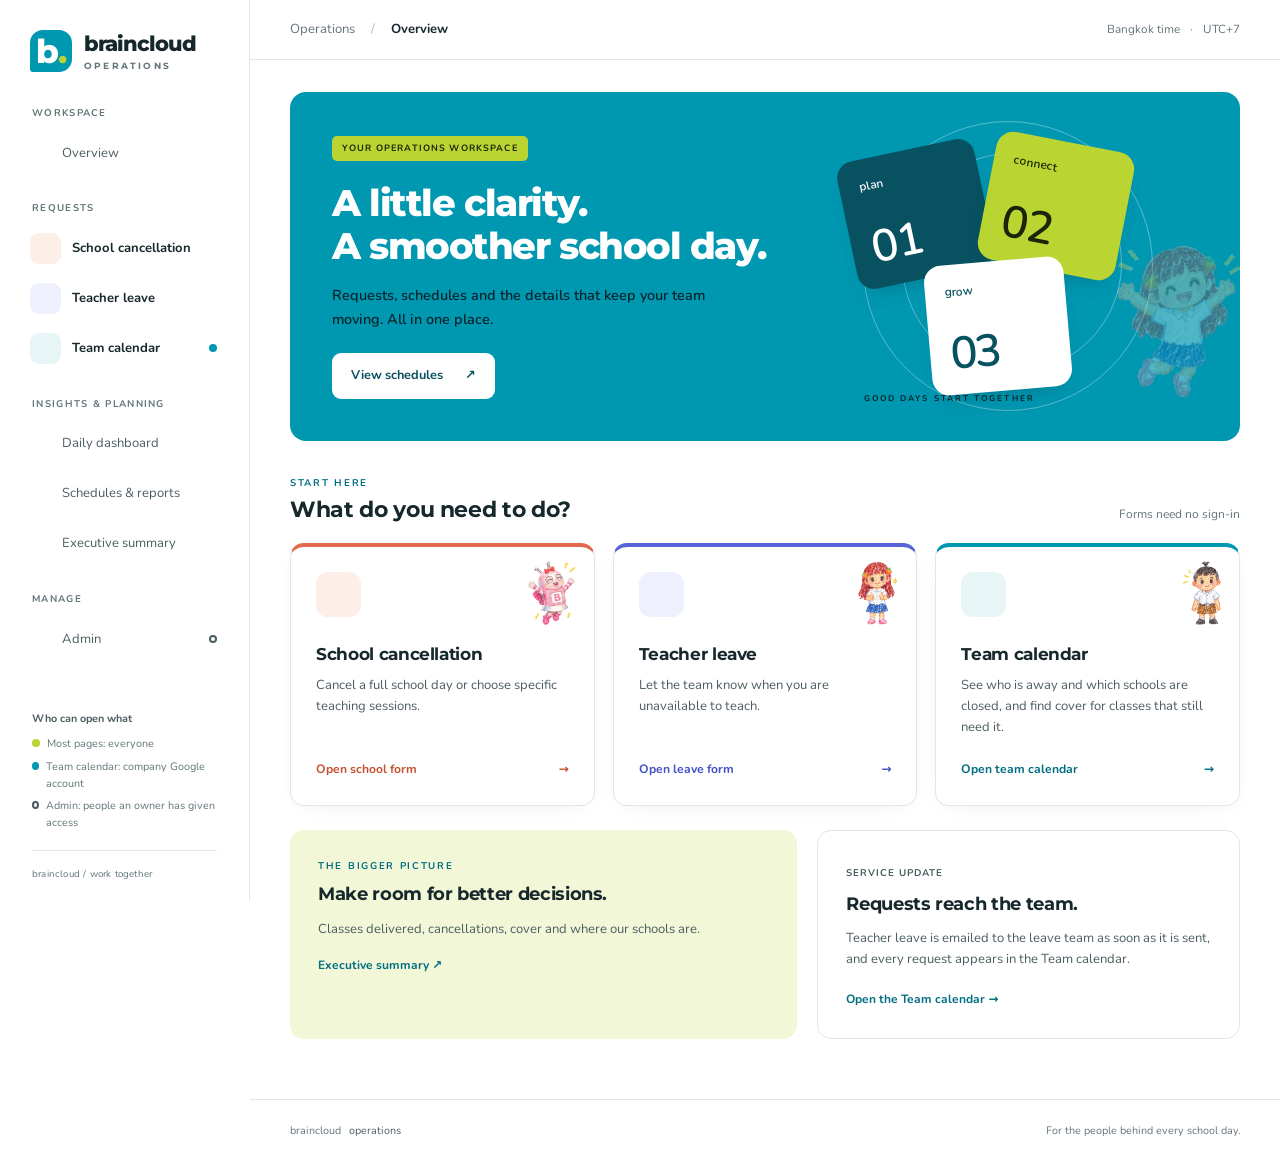
==== liff-dashboard.html @ 715a1a5d "Panels close with a click outside; title and Close stay pinned" ====
<!doctype html>
<html lang="en">
  <head>
    <meta charset="utf-8" />
    <meta
      name="viewport"
      content="width=device-width, initial-scale=1, viewport-fit=cover"
    />
    <meta name="referrer" content="no-referrer" />
    <meta
      http-equiv="Content-Security-Policy"
      content="default-src 'self'; script-src 'self' https://static.line-scdn.net; style-src 'self'; connect-src 'self' https://*.supabase.co https://*.line.me https://*.line-scdn.net https://*.line-apps.com; img-src 'self' data: blob: https://profile.line-scdn.net; frame-src https://*.line.me; object-src 'none'; base-uri 'none'; form-action 'self'"
    />
    <title>Schedules & reports | Braincloud Operations</title>
    <link rel="stylesheet" href="styles.css?v=10f38cf10e5f" />
    <script
      charset="utf-8"
      defer
      src="https://static.line-scdn.net/liff/edge/versions/2.31.1/sdk.js"
    ></script>
    <script type="module" src="liff-entry.mjs?v=10f38cf10e5f"></script>
  </head>
  <body class="liff-page" data-entry="dashboard">
    <div class="liff-card">
      <a class="brand" href="./"
        ><span class="brand-mark" aria-hidden="true">b<span>.</span></span
        ><span
          >braincloud<span class="brand-subtitle">OPERATIONS</span></span
        ></a
      >
      <p class="eyebrow">OPERATIONS REPORT</p>
      <h1>Schedules & reports</h1>
      <p id="liff-status" role="status" aria-live="polite">
        Opening schedules and reports…
      </p>
      <a class="button-link" href="./#dashboard" rel="noreferrer"
        >Open schedules &amp; reports <span aria-hidden="true">→</span></a
      >
      <noscript
        ><p>
          Use the button to continue. JavaScript is needed to load reports.
        </p></noscript
      >
    </div>
  </body>
</html>
---- styles.css ----
/* latin */
@font-face {
  font-family: "Montserrat";
  font-style: normal;
  font-weight: 700;
  font-display: swap;
  src: url(./montserrat-700.woff2) format("woff2");
  unicode-range:
    U+0000-00FF, U+0131, U+0152-0153, U+02BB-02BC, U+02C6, U+02DA, U+02DC,
    U+0304, U+0308, U+0329, U+2000-206F, U+20AC, U+2122, U+2191, U+2193, U+2212,
    U+2215, U+FEFF, U+FFFD;
}
/* latin */
@font-face {
  font-family: "Montserrat";
  font-style: normal;
  font-weight: 800;
  font-display: swap;
  src: url(./montserrat-800.woff2) format("woff2");
  unicode-range:
    U+0000-00FF, U+0131, U+0152-0153, U+02BB-02BC, U+02C6, U+02DA, U+02DC,
    U+0304, U+0308, U+0329, U+2000-206F, U+20AC, U+2122, U+2191, U+2193, U+2212,
    U+2215, U+FEFF, U+FFFD;
}
/* latin */
@font-face {
  font-family: "Nunito";
  font-style: normal;
  font-weight: 400;
  font-display: swap;
  src: url(./nunito-400.woff2) format("woff2");
  unicode-range:
    U+0000-00FF, U+0131, U+0152-0153, U+02BB-02BC, U+02C6, U+02DA, U+02DC,
    U+0304, U+0308, U+0329, U+2000-206F, U+20AC, U+2122, U+2191, U+2193, U+2212,
    U+2215, U+FEFF, U+FFFD;
}
/* latin */
@font-face {
  font-family: "Nunito";
  font-style: normal;
  font-weight: 600;
  font-display: swap;
  src: url(./nunito-600.woff2) format("woff2");
  unicode-range:
    U+0000-00FF, U+0131, U+0152-0153, U+02BB-02BC, U+02C6, U+02DA, U+02DC,
    U+0304, U+0308, U+0329, U+2000-206F, U+20AC, U+2122, U+2191, U+2193, U+2212,
    U+2215, U+FEFF, U+FFFD;
}
/* latin */
@font-face {
  font-family: "Nunito";
  font-style: normal;
  font-weight: 700;
  font-display: swap;
  src: url(./nunito-700.woff2) format("woff2");
  unicode-range:
    U+0000-00FF, U+0131, U+0152-0153, U+02BB-02BC, U+02C6, U+02DA, U+02DC,
    U+0304, U+0308, U+0329, U+2000-206F, U+20AC, U+2122, U+2191, U+2193, U+2212,
    U+2215, U+FEFF, U+FFFD;
}
/* Braincloud Operations. Palette adapted from the score report; see docs/DESIGN_SYSTEM.md. */
/* Restored operational components share the report palette. */
.identity-avatar {
  position: relative;
  overflow: hidden;
}
.identity-avatar img {
  position: absolute;
  inset: 0;
  width: 100%;
  height: 100%;
  object-fit: cover;
}
.detail-dialog {
  border: 1px solid var(--line);
  border-radius: 20px;
  padding: 0;
  width: min(620px, calc(100% - 24px));
  max-width: calc(100% - 24px);
  max-height: 88dvh;
  color: var(--ink);
  background: var(--surface);
}
.detail-dialog::backdrop {
  background: rgba(12, 43, 49, 0.55);
}
.dialog-heading {
  display: flex;
  align-items: center;
  justify-content: space-between;
  gap: 12px;
  padding: 18px 22px;
  background: var(--teal-tint);
  border-bottom: 1px solid var(--line);
}
.dialog-heading h2 {
  margin: 0;
  font-size: 21px;
  min-width: 0;
}
.dialog-body {
  padding: 22px;
  overflow-wrap: anywhere;
}
.dialog-actions {
  display: flex;
  gap: 10px;
  flex-wrap: wrap;
  margin-top: 22px;
}
.review-details {
  display: grid;
  grid-template-columns: minmax(0, 1fr) minmax(0, 2fr);
  gap: 12px;
}
.review-details dt {
  color: var(--muted);
}
.review-details dd {
  margin: 0;
  font-weight: 700;
  white-space: pre-wrap;
}
.date-mode.check-label {
  display: flex;
  flex-direction: row;
  align-items: center;
  gap: 10px;
  margin: 0 0 18px;
}
.check-label input[type="checkbox"] {
  width: 18px;
  height: 18px;
  min-width: 18px;
  flex: none;
}
.session-day {
  border: 1px solid var(--line);
  border-radius: 12px;
  padding: 12px;
  margin: 12px 0;
}
.session-day summary,
.absence-card summary {
  cursor: pointer;
  font-weight: 800;
  padding: 10px 0;
}
.session-choice {
  display: flex !important;
  flex-direction: row !important;
  align-items: flex-start;
  gap: 12px;
  margin: 10px 0 !important;
  padding: 14px;
  border: 1px solid var(--line);
  border-radius: 10px;
  background: var(--surface);
}
.session-choice:has(input:checked) {
  background: var(--lime-tint);
  border-color: var(--lime);
}
.session-choice:has(input:disabled) {
  border-style: dashed;
  background: var(--paper);
}
.session-choice input {
  width: 18px;
  height: 18px;
  flex: none;
}
.session-choice span {
  min-width: 0;
}
.session-choice strong,
.session-choice small {
  display: block;
}
.session-choice small {
  font-weight: 400;
  margin-top: 4px;
}
.text-button {
  background: transparent;
  color: var(--teal-strong);
  border: 0;
  text-decoration: underline;
  font-size: 13px;
}
.conflict-notice {
  margin: 18px;
  padding: 18px;
  background: #fff4df;
  color: #704600;
  border-left: 4px solid #d8a13b;
  border-radius: 8px;
}
.history-card {
  margin: 14px 0;
  border: 1px solid var(--line);
  padding: 18px;
  border-radius: 12px;
}
.history-card h3 {
  margin: 0 0 10px;
}
.history-card p {
  margin: 4px 0;
}
#school-form > button,
#teacher-form > button {
  margin: 18px;
  width: calc(100% - 36px);
}
#school-form > .input-hint,
#teacher-form > .input-hint {
  margin: 0 18px;
}
.dashboard-metrics {
  display: grid;
  grid-template-columns: repeat(auto-fit, minmax(125px, 1fr));
  gap: 10px;
  margin: 22px 0;
}
.metric-filter {
  display: flex;
  flex-direction: column;
  align-items: flex-start;
  gap: 5px;
  text-align: left;
  padding: 18px;
  background: var(--surface);
  color: var(--ink);
  border: 1px solid var(--line);
  border-radius: 14px;
}
.metric-filter strong {
  font-family: Montserrat, sans-serif;
  font-size: 30px;
}
.metric-filter span {
  font-size: 12px;
}
.metric-filter[aria-pressed="true"] {
  background: var(--lime-tint);
  border-color: var(--lime);
}
.dashboard-filters {
  display: grid;
  grid-template-columns: repeat(3, minmax(0, 1fr));
  gap: 14px;
  margin-bottom: 18px;
}
.dashboard-results {
  display: grid;
  grid-template-columns: repeat(auto-fit, minmax(min(100%, 320px), 1fr));
  gap: 14px;
  margin-top: 18px;
}
.result-count,
.empty-message {
  grid-column: 1/-1;
  margin: 4px 0;
  color: var(--muted);
}
.session-card {
  border: 1px solid var(--line);
  border-left: 4px solid var(--teal);
  border-radius: 14px;
  background: var(--surface);
  padding: 18px;
  min-width: 0;
  overflow-wrap: anywhere;
}
.session-card[data-status="covered"] {
  border-left-color: var(--lime);
}
.session-card[data-status*="cancelled"] {
  border-left-color: var(--error);
  background: #fff9f9;
}
.session-card-heading {
  display: flex;
  justify-content: space-between;
  align-items: flex-start;
  gap: 8px;
  flex-wrap: wrap;
}
.session-card-heading h3 {
  margin: 0;
  font-size: 19px;
}
.session-card p {
  margin: 8px 0 0;
}
.class-badge {
  display: inline-block;
  font-size: 11px;
  font-weight: 800;
  border-radius: 6px;
  background: var(--teal-tint);
  color: var(--teal-dark);
  padding: 4px 7px;
}
.class-badge.live {
  background: var(--lime);
  color: #263205;
  margin-left: 10px;
}
.session-card[data-status*="cancelled"] .class-badge {
  background: #ffe9eb;
  color: var(--error);
}
.session-school {
  font-size: 13px;
  color: var(--ink-2);
}
.session-time,
.session-teacher {
  font-weight: 700;
}
.session-meta {
  font-size: 11px;
  color: var(--muted);
}
.cover-for {
  font-size: 12px;
  background: var(--lime-tint);
  padding: 8px;
  border-radius: 6px;
}
.attention-note {
  color: #8a4a00;
  font-size: 12px;
}
.absence-card,
.cancellation-group {
  background: var(--surface);
  border: 1px solid var(--line);
  padding: 18px;
  border-radius: 14px;
}
.absence-card .session-card {
  margin-top: 12px;
}
.cancellation-group h2 {
  font-size: 18px;
  margin: 0 0 12px;
}
.cancellation-group .session-card {
  margin-top: 10px;
}
.group-card {
  display: flex;
  flex-direction: column;
  align-items: flex-start;
  text-align: left;
  padding: 24px;
  background: var(--teal-tint);
  color: var(--teal-dark);
  border: 1px solid var(--line);
  border-radius: 14px;
}
.group-card strong {
  font-size: 22px;
  margin-bottom: 12px;
}
@media (max-width: 600px) {
  .dashboard-filters {
    grid-template-columns: 1fr;
  }
  .dashboard-metrics {
    grid-template-columns: repeat(2, minmax(0, 1fr));
  }
  .metric-filter {
    padding: 14px;
  }
  .metric-filter strong {
    font-size: 26px;
  }
  .dialog-body {
    padding: 16px;
  }
  .dialog-heading {
    padding: 14px;
  }
  .review-details {
    grid-template-columns: 1fr;
    gap: 4px;
  }
  .review-details dd {
    margin-bottom: 12px;
  }
}
:root {
  color-scheme: light;
  --teal: #0097b1;
  --teal-strong: #006e82;
  --teal-dark: #075160;
  --teal-tint: #e8f5f7;
  --lime: #bad532;
  --lime-ink: #304008;
  --lime-tint: #f2f7d8;
  --paper: #f6f8f8;
  --surface: #fff;
  --ink: #16282c;
  --ink-2: #4b5d61;
  --muted: #627579;
  --line: #dfe7e7;
  --control-line: #859a9e;
  --error: #a32932;
  --error-tint: #fff1f2;
  --radius: 18px;
  --shadow: 0 5px 22px -14px #173b3f30;
  --sidebar: 250px;
  --font-body: "Nunito", "Segoe UI", system-ui, -apple-system, sans-serif;
  --font-display: "Montserrat", "Segoe UI", system-ui, sans-serif;
  font: 400 15px/1.6 var(--font-body);
  background: var(--paper);
  color: var(--ink);
  -webkit-font-smoothing: antialiased;
}
* {
  box-sizing: border-box;
}
body {
  margin: 0;
}
a {
  color: var(--teal-strong);
  text-underline-offset: 3px;
}
button,
input,
select,
textarea {
  font: inherit;
}
button,
a {
  -webkit-tap-highlight-color: transparent;
}
svg {
  display: block;
}
[hidden] {
  display: none !important;
}
:focus-visible {
  outline: 3px solid var(--teal-strong);
  outline-offset: 4px;
}
main:focus,
h1:focus {
  outline: none;
}
.skip-link {
  position: fixed;
  top: 8px;
  left: -10000px;
  z-index: 100;
  padding: 12px 18px;
  background: white;
}
.skip-link:focus {
  left: 8px;
}
#menu-toggle {
  display: none;
}
.app-header {
  height: 78px;
  margin-left: var(--sidebar);
  padding: 0 40px;
  display: flex;
  justify-content: space-between;
  align-items: center;
  gap: 16px;
  border-bottom: 1px solid var(--line);
  background: var(--surface);
}
.header-location,
.header-tools {
  display: flex;
  align-items: center;
  gap: 16px;
}
.header-location {
  font-size: 0.87rem;
  min-width: 0;
}
.header-product {
  color: var(--muted);
}
.header-divider {
  color: #a8b8bb;
}
#page-name {
  font-weight: 650;
}
.timezone {
  color: var(--muted);
  font-size: 0.78rem;
  white-space: nowrap;
}
.timezone span {
  margin: 0 7px;
}
.sidebar {
  position: fixed;
  inset: 0 auto 0 0;
  width: var(--sidebar);
  border-right: 1px solid var(--line);
  background: var(--surface);
  padding: 30px 18px 22px;
  display: flex;
  flex-direction: column;
  overflow-y: auto;
  z-index: 30;
}
.brand {
  display: flex;
  align-items: center;
  gap: 12px;
  padding: 0 12px 25px;
  color: var(--ink);
  text-decoration: none;
  font: 750 23px/1.2 var(--font-display);
  letter-spacing: -0.8px;
}
.brand-mark {
  display: flex;
  align-items: center;
  justify-content: center;
  height: 42px;
  width: 42px;
  background: var(--teal);
  border-radius: 13px 13px 13px 3px;
  font: 750 33px/1 var(--font-display);
  color: #fff;
  flex: none;
}
.brand-mark span {
  color: var(--lime);
}
.brand-subtitle {
  display: block;
  font-size: 9px;
  letter-spacing: 2.2px;
  color: var(--muted);
  font-weight: 600;
  margin-top: 5px;
}
.nav-label {
  color: var(--muted);
  font-size: 0.65rem;
  font-weight: 700;
  text-transform: uppercase;
  letter-spacing: 1.3px;
  padding: 0 14px;
  margin: 24px 0 9px;
}
nav .nav-label:first-child {
  margin-top: 8px;
}
nav a {
  display: flex;
  align-items: center;
  gap: 11px;
  padding: 12px 13px;
  margin-block: 3px;
  border-radius: 9px;
  color: var(--ink-2);
  font-size: 0.87rem;
  font-weight: 500;
  text-decoration: none;
  min-height: 46px;
  border: 1px solid transparent;
}
nav a:hover {
  background: var(--paper);
  color: var(--teal-dark);
}
nav a[aria-current="page"] {
  color: var(--teal-dark);
  background: var(--teal-tint);
  border-color: #cce7eb;
  font-weight: 700;
}
.nav-icon {
  width: 19px;
  height: 19px;
  flex: none;
}
[data-icon] svg {
  width: 100%;
  height: 100%;
}
.sidebar-note {
  margin-top: auto;
  padding: 40px 14px 0;
  color: var(--muted);
}
.small-label {
  font-size: 0.72rem;
  font-weight: 700;
  color: var(--ink-2);
}
.sidebar-note p {
  font-size: 0.75rem;
  margin: 4px 0 18px;
}
.sidebar-signature {
  display: block;
  padding-top: 15px;
  border-top: 1px solid var(--line);
  font-size: 0.65rem;
  letter-spacing: 0.2px;
}
main {
  margin-left: var(--sidebar);
  padding: 32px 40px 60px;
  min-height: calc(100vh - 153px);
}
main > section {
  max-width: 1320px;
  margin-inline: auto;
  min-width: 0;
}
h1,
h2,
h3 {
  font-family: var(--font-display);
  color: var(--ink);
  text-wrap: balance;
}
h1 {
  font-size: clamp(1.9rem, 2.8vw, 2.75rem);
  line-height: 1.2;
  letter-spacing: -1.25px;
  margin: 8px 0 14px;
  font-weight: 750;
}
h2 {
  font-size: 1.25rem;
  line-height: 1.35;
  letter-spacing: -0.35px;
  margin: 28px 0 12px;
  font-weight: 700;
}
h3 {
  font-size: 1rem;
  margin-block: 20px 10px;
}
p {
  margin: 0 0 16px;
}
.eyebrow {
  color: var(--teal-strong);
  font-size: 0.65rem;
  letter-spacing: 1.7px;
  font-weight: 750;
  margin-bottom: 8px;
}
.lead {
  color: var(--ink-2);
  max-width: 780px;
  font-size: 1rem;
  line-height: 1.7;
}
.page-heading {
  margin: 5px 0 28px;
}
.page-heading .lead:last-child {
  margin-bottom: 0;
}
.home-hero {
  position: relative;
  display: grid;
  grid-template-columns: 1.4fr 1fr;
  background: var(--teal);
  border-radius: 22px;
  overflow: hidden;
  padding: 42px;
  gap: 20px;
  min-height: 324px;
}
.hero-copy {
  position: relative;
  z-index: 1;
}
.hero-copy .eyebrow {
  display: inline-block;
  background: var(--lime);
  color: var(--lime-ink);
  padding: 5px 10px;
  border-radius: 5px;
  letter-spacing: 1.15px;
  font-size: 0.61rem;
}
.home-hero h1 {
  color: #fff;
  font-size: clamp(2rem, 3.1vw, 3.05rem);
  line-height: 1.17;
  margin: 12px 0 17px;
  letter-spacing: -1.45px;
}
.home-hero p:not(.eyebrow) {
  color: #08242a;
  max-width: 380px;
  font-weight: 600;
  font-size: 0.96rem;
}
.button-link {
  display: inline-flex;
  align-items: center;
  justify-content: center;
  gap: 22px;
  min-height: 46px;
  border-radius: 9px;
  padding: 10px 19px;
  text-decoration: none;
  font-weight: 700;
  font-size: 0.85rem;
}
.hero-action {
  background: var(--surface);
  color: var(--teal-dark);
  margin-top: 6px;
}
.hero-action:hover {
  background: var(--lime-tint);
}
.hero-action:focus-visible {
  outline-color: #fff;
}
.hero-art {
  position: relative;
  min-height: 260px;
}
.orbit {
  position: absolute;
  width: 290px;
  height: 290px;
  border: 1px solid #ffffff57;
  border-radius: 50%;
  left: 5%;
  top: -5%;
}
.orbit-two {
  width: 220px;
  height: 220px;
  left: 16%;
  top: 7%;
}
.art-tile {
  position: absolute;
  width: 140px;
  height: 130px;
  padding: 18px 20px;
  border-radius: 17px;
  box-shadow: 0 12px 20px -12px #03465066;
  display: flex;
  flex-direction: column;
  justify-content: space-between;
}
.art-tile span {
  font-size: 0.8rem;
  font-weight: 600;
}
.art-tile b {
  font-size: 3rem;
  font-weight: 600;
  line-height: 1;
  letter-spacing: -2px;
}
.tile-teal {
  background: var(--teal-dark);
  color: #fff;
  left: 0;
  top: 15px;
  transform: rotate(-12deg);
}
.tile-lime {
  background: var(--lime);
  color: var(--lime-ink);
  top: 7px;
  left: 140px;
  transform: rotate(11deg);
}
.tile-white {
  background: var(--surface);
  color: var(--teal-dark);
  top: 127px;
  left: 82px;
  transform: rotate(-5deg);
}
.art-caption {
  position: absolute;
  bottom: -7px;
  left: 18px;
  color: #08242a;
  font-size: 0.55rem;
  letter-spacing: 2.1px;
  font-weight: 750;
}
.section-heading {
  display: flex;
  justify-content: space-between;
  align-items: flex-end;
  gap: 16px;
  margin: 34px 0 18px;
}
.section-heading h2 {
  font-size: 1.45rem;
  margin: 0;
}
.section-heading .eyebrow {
  margin-bottom: 5px;
}
.subtle {
  font-size: 0.8rem;
  color: var(--muted);
}
.cards {
  display: grid;
  grid-template-columns: repeat(3, minmax(0, 1fr));
  gap: 18px;
}
.cards > a {
  display: flex;
  flex-direction: column;
  background: var(--surface);
  border: 1px solid var(--line);
  border-radius: var(--radius);
  padding: 25px;
  color: var(--ink);
  text-decoration: none;
  box-shadow: var(--shadow);
  transition:
    border-color 160ms ease,
    transform 160ms ease;
}
.cards > a:hover {
  transform: translateY(-3px);
  border-color: var(--teal);
}
.card-top {
  display: flex;
  justify-content: space-between;
  align-items: flex-start;
  margin-bottom: 21px;
}
.card-icon,
.guide-icon {
  display: block;
  width: 45px;
  height: 45px;
  padding: 11px;
  border-radius: 12px;
}
.teal,
.guide-icon {
  background: var(--teal-tint);
  color: var(--teal-strong);
}
.lime {
  background: var(--lime-tint);
  color: var(--lime-ink);
}
.neutral {
  background: #eef1f2;
  color: var(--ink-2);
}
.card-arrow {
  color: var(--muted);
  font-size: 1.2rem;
}
.cards h2 {
  font-size: 1.1rem;
  margin: 0 0 10px;
}
.cards p {
  color: var(--ink-2);
  font-size: 0.87rem;
  margin-bottom: 23px;
}
.card-link {
  color: var(--teal-strong);
  font-size: 0.81rem;
  font-weight: 700;
  margin-top: auto;
  display: flex;
  justify-content: space-between;
  align-items: center;
  gap: 10px;
}
.home-bottom {
  display: grid;
  grid-template-columns: 1.2fr 1fr;
  gap: 20px;
  margin-top: 24px;
}
.insights-panel,
.notice-panel {
  padding: 28px;
  border-radius: var(--radius);
}
.insights-panel {
  background: var(--lime-tint);
}
.insights-panel h2,
.notice-panel h2 {
  margin-top: 9px;
  font-size: 1.2rem;
}
.insights-panel p:not(.eyebrow),
.notice-panel p {
  font-size: 0.87rem;
  color: var(--ink-2);
}
.notice-panel {
  border: 1px solid var(--line);
}
.status-tag {
  font-size: 0.65rem;
  text-transform: uppercase;
  font-weight: 750;
  letter-spacing: 1px;
  color: var(--ink-2);
}
.text-links {
  display: flex;
  flex-wrap: wrap;
  gap: 12px 25px;
}
.text-links a,
.notice-panel > a,
.text-link {
  font-weight: 700;
  font-size: 0.8rem;
  text-decoration: none;
}
.text-links a:hover,
.notice-panel > a:hover,
.text-link:hover {
  text-decoration: underline;
}
.form-layout {
  display: grid;
  grid-template-columns: minmax(0, 740px) minmax(220px, 280px);
  align-items: start;
  gap: 28px;
}
form {
  max-width: 840px;
  margin: 0 0 28px;
  padding: 28px;
  background: var(--surface);
  border: 1px solid var(--line);
  border-radius: var(--radius);
  box-shadow: var(--shadow);
}
.form-layout > form {
  width: 100%;
  max-width: none;
  padding: 0;
  overflow: hidden;
}
.form-section {
  padding: 25px 28px 12px;
  margin: 0;
  border: 0;
  border-bottom: 1px solid var(--line);
  min-width: 0;
}
.form-section legend {
  float: left;
  width: 100%;
  padding: 0;
  font-weight: 750;
  font-size: 1rem;
  display: flex;
  align-items: center;
  gap: 11px;
  margin-bottom: 7px;
}
.form-section legend + * {
  clear: both;
}
.step-number {
  display: inline-flex;
  width: 27px;
  height: 27px;
  align-items: center;
  justify-content: center;
  background: var(--teal-tint);
  color: var(--teal-strong);
  font-size: 0.65rem;
  border-radius: 8px;
  font-variant-numeric: tabular-nums;
}
.field-note {
  color: var(--muted);
  font-size: 0.82rem;
  margin-bottom: 22px;
}
label {
  display: block;
  color: var(--ink-2);
  font-size: 0.84rem;
  font-weight: 650;
  margin-bottom: 19px;
}
input,
select,
textarea {
  display: block;
  width: 100%;
  min-width: 0;
  max-width: 100%;
  margin-top: 7px;
  padding: 11px 12px;
  min-height: 46px;
  color: var(--ink);
  border: 1px solid var(--control-line);
  border-radius: 8px;
  background: var(--surface);
  font-size: 1rem;
  font-weight: 400;
  line-height: 1.4;
}
input:hover,
select:hover,
textarea:hover {
  border-color: var(--teal-strong);
}
input::placeholder,
textarea::placeholder {
  color: var(--muted);
  opacity: 1;
  font-size: 0.87rem;
}
textarea {
  resize: vertical;
  min-height: 112px;
}
select[multiple] {
  padding: 6px;
}
select[multiple] option {
  padding: 6px 8px;
  border-radius: 4px;
}
input[type="checkbox"] {
  display: inline-block;
  width: 18px;
  height: 18px;
  min-height: 0;
  margin: 0 9px 0 0;
  vertical-align: middle;
  accent-color: var(--teal-strong);
}
.input-hint {
  display: block;
  margin-top: 8px;
  color: var(--muted);
  font-size: 0.75rem;
  font-weight: 400;
}
.row {
  display: grid;
  grid-template-columns: repeat(2, minmax(0, 1fr));
  gap: 18px;
}
button {
  border: 1px solid var(--teal-strong);
  background: var(--teal-strong);
  color: #fff;
  border-radius: 8px;
  padding: 11px 18px;
  min-height: 46px;
  font-size: 0.86rem;
  font-weight: 650;
  cursor: pointer;
  transition: background 140ms ease;
}
button:hover:not(:disabled) {
  background: var(--teal-dark);
}
button:active:not(:disabled),
.button-link:active {
  transform: translateY(1px);
}
button:disabled {
  background: #e7eded;
  border-color: #c8d3d4;
  color: #607276;
  cursor: not-allowed;
}
button[aria-busy="true"] {
  cursor: progress;
}
button.secondary {
  border-color: var(--control-line);
  background: var(--surface);
  color: var(--teal-strong);
  margin: 4px 0;
}
button.secondary:hover:not(:disabled) {
  background: var(--teal-tint);
  border-color: var(--teal-strong);
}
button.secondary:disabled {
  color: var(--muted);
  background: var(--paper);
}
.form-actions {
  display: flex;
  justify-content: space-between;
  align-items: center;
  gap: 20px;
  padding: 22px 28px;
  background: #fbfcfc;
}
.form-actions p {
  margin: 0;
  font-size: 0.75rem;
  color: var(--muted);
}
.form-actions button {
  white-space: nowrap;
}
.form-guide {
  padding: 20px 4px;
}
.guide-icon {
  margin-bottom: 24px;
  background: var(--lime-tint);
  color: var(--lime-ink);
}
.form-guide h2 {
  margin: 8px 0 24px;
  font-size: 1.3rem;
  line-height: 1.4;
}
.next-steps {
  padding: 0;
  list-style: none;
  counter-reset: steps;
}
.next-steps li {
  counter-increment: steps;
  position: relative;
  padding: 0 0 22px 32px;
}
.next-steps li::before {
  content: counter(steps);
  position: absolute;
  left: 0;
  top: 2px;
  width: 20px;
  height: 20px;
  border: 1px solid var(--line);
  background: #fff;
  color: var(--teal-strong);
  border-radius: 50%;
  text-align: center;
  font-size: 0.65rem;
  line-height: 18px;
  font-weight: 700;
}
.next-steps strong {
  display: block;
  font-size: 0.8rem;
}
.next-steps span {
  display: block;
  font-size: 0.78rem;
  color: var(--muted);
  margin-top: 5px;
}
.guide-note {
  border-top: 1px solid var(--line);
  padding-top: 20px;
  margin-top: 2px;
}
.guide-note strong {
  font-size: 0.8rem;
}
.guide-note p {
  color: var(--muted);
  font-size: 0.78rem;
  margin-top: 5px;
}
fieldset:not(.form-section) {
  border: 1px solid var(--line);
  border-radius: 9px;
  margin: 16px 0;
  min-width: 0;
  padding: 16px;
}
fieldset:not(.form-section) legend {
  font-size: 0.85rem;
  font-weight: 700;
  padding: 0 7px;
}
#session-options label {
  padding: 10px;
  background: var(--paper);
  border-radius: 6px;
  margin-bottom: 7px;
}
.inline-form {
  display: flex;
  flex-wrap: wrap;
  gap: 18px;
  align-items: flex-end;
  max-width: none;
}
.inline-form label {
  flex: 1;
  min-width: 150px;
  margin: 0;
}
.toolbar {
  display: flex;
  gap: 16px;
  justify-content: space-between;
  align-items: center;
  padding: 14px 20px;
  background: var(--teal-tint);
  border-radius: 12px;
  margin-bottom: 26px;
}
.toolbar p {
  margin: 0;
  font-size: 0.85rem;
}
.table-wrap {
  overflow: auto;
  margin: 18px 0 28px;
  border-radius: 12px;
  border: 1px solid var(--line);
  background: var(--surface);
  max-width: 100%;
}
.table-wrap:empty {
  display: none;
}
table {
  border-collapse: collapse;
  min-width: 100%;
  font-size: 0.8rem;
  background: var(--surface);
  font-variant-numeric: tabular-nums;
}
th,
td {
  padding: 14px 16px;
  text-align: left;
  border-bottom: 1px solid var(--line);
  vertical-align: top;
  max-width: 300px;
  overflow-wrap: anywhere;
}
th {
  white-space: nowrap;
  background: #eef4f4;
  font-size: 0.72rem;
  color: var(--ink-2);
  font-weight: 750;
}
tr:last-child td {
  border-bottom: 0;
}
tbody tr:hover {
  background: #f4fafb;
}
td button {
  font-size: 0.75rem;
  min-height: 38px;
  padding: 7px 14px;
}
.request-status {
  display: inline-block;
  padding: 3px 9px;
  border-radius: 5px;
  font-size: 0.73rem;
  font-weight: 700;
  white-space: nowrap;
  background: #eef1f2;
  color: var(--ink-2);
}
.request-status[data-status="Approved"],
.request-status[data-status="Acknowledged"] {
  background: #e9f5dd;
  color: #35540c;
}
.request-status[data-status="Pending"] {
  background: #fdf3d6;
  color: #6b5212;
}
.request-status[data-status="Rejected"],
.request-status[data-status="Cancelled"] {
  background: var(--error-tint);
  color: var(--error);
}
.workspace-page > p,
#executive-output > p,
#daily-output > p,
#admin-workspace > p,
#learning-output > p {
  color: var(--ink-2);
  font-size: 0.9rem;
  max-width: 900px;
}
.empty-panel {
  padding: 45px 25px;
  text-align: center;
  background: var(--surface);
  border: 1px dashed #c4d3d5;
  border-radius: var(--radius);
}
.table-wrap > .empty-panel {
  border: 0;
}
.empty-panel [data-icon] {
  display: block;
  width: 42px;
  height: 42px;
  color: var(--teal-strong);
  background: var(--teal-tint);
  padding: 10px;
  border-radius: 12px;
  margin: 0 auto 16px;
}
.empty-panel h2 {
  margin: 0 0 8px;
  font-size: 1.1rem;
}
.empty-panel p {
  color: var(--muted);
  font-size: 0.84rem;
  margin: 0;
}
#daily-output:not([hidden]) + .report-placeholder,
#executive-output:not([hidden]) + .report-placeholder,
#learning-output:not([hidden]) + .report-placeholder {
  display: none;
}
.report-filters,
.report-totals {
  display: grid;
  grid-template-columns: repeat(auto-fit, minmax(min(100%, 200px), 1fr));
  gap: 18px;
}
.report-filters label {
  min-width: 0;
}
.report-totals {
  margin: 22px 0 32px;
}
.report-totals > div {
  background: var(--surface);
  border: 1px solid var(--line);
  border-top: 3px solid var(--teal);
  border-radius: 12px;
  padding: 20px;
}
.report-totals > div:nth-child(2n) {
  border-top-color: var(--lime);
}
.report-totals strong,
.report-totals span {
  display: block;
}
.report-totals strong {
  font-size: 2rem;
  color: var(--teal-dark);
  font-variant-numeric: tabular-nums;
}
.report-totals span {
  color: var(--ink-2);
  font-size: 0.8rem;
}
.report-bars {
  display: grid;
  gap: 12px;
  background: var(--surface);
  border: 1px solid var(--line);
  border-radius: 12px;
  padding: 22px;
  font-size: 0.85rem;
}
.report-bars meter {
  display: block;
  width: 100%;
  height: 15px;
  accent-color: var(--teal);
}
.report-bars meter::-webkit-meter-bar {
  border: 0;
  background: #edf2f2;
}
.report-bars meter::-webkit-meter-optimum-value {
  background: var(--teal);
}
details {
  border: 1px solid var(--line);
  background: var(--surface);
  border-radius: 12px;
  padding: 17px 20px;
  margin-block: 14px;
}
summary {
  cursor: pointer;
  font-weight: 700;
  color: var(--teal-strong);
  font-size: 0.9rem;
  min-height: 28px;
}
.timeline-svg {
  display: block;
  min-width: 1000px;
  font-size: 12px;
  background: var(--surface);
}
.timeline-controls {
  display: flex;
  flex-wrap: wrap;
  gap: 16px;
  align-items: end;
  margin: 24px 0 12px;
}
.timeline-controls > label {
  flex: 1 1 160px;
  min-width: 0;
}
.timeline-controls .check-label {
  flex: 0 1 190px;
}
#daily-timeline {
  max-width: 100%;
  overflow: auto;
  overscroll-behavior-x: contain;
  border: 1px solid var(--line);
  border-radius: 14px;
}
#daily-timeline .timeline-svg {
  max-width: none;
  width: auto;
}
.timeline-svg g[role="button"] {
  cursor: pointer;
}
.timeline-svg g[role="button"]:focus {
  outline: none;
}
.timeline-svg g[role="button"]:focus rect {
  stroke: #004e61;
  stroke-width: 4;
}
.timeline-panel {
  margin-top: 18px;
  max-width: 720px;
}
.cover-suggestions {
  display: grid;
  grid-template-columns: repeat(auto-fit, minmax(210px, 1fr));
  gap: 12px;
  margin: 20px 0;
}
.cover-suggestions > h3,
.cover-suggestions > p {
  grid-column: 1/-1;
  margin: 0;
}
.candidate-card {
  display: flex;
  flex-direction: column;
  gap: 8px;
  padding: 18px;
  background: var(--surface);
  border: 1px solid var(--line);
  border-radius: 14px;
}
.candidate-card small {
  color: var(--muted);
}
.candidate-card button {
  margin-top: auto;
}
.simulation-plan:not(:empty) {
  padding: 20px;
  background: var(--lime-tint);
  border: 1px solid #cfdd91;
  border-radius: 14px;
  margin: 20px 0;
}
.proposal-row {
  display: flex;
  justify-content: space-between;
  align-items: center;
  gap: 12px;
  padding: 12px 0;
  border-top: 1px solid #cfdd91;
}
.proposal-row span {
  min-width: 0;
  overflow-wrap: anywhere;
}
.attendance-workspace {
  margin: 24px 0 48px;
  padding: 28px;
  background: linear-gradient(145deg, #f2fbfc, #fff 65%);
  border: 1px solid var(--line);
  border-radius: 22px;
}
.attendance-workspace h2 {
  font-size: clamp(22px, 3vw, 30px);
}
.coverage-banner {
  padding: 20px;
  border-left: 4px solid var(--teal-strong);
  background: #eaf6f8;
  border-radius: 12px;
  margin: 20px 0;
}
.coverage-banner p {
  margin: 8px 0 0;
  font-size: 13px;
}
.attendance-workspace .metric-grid {
  display: grid;
  grid-template-columns: repeat(4, minmax(0, 1fr));
  gap: 12px;
}
.metric-card {
  display: flex;
  flex-direction: column;
  gap: 8px;
  padding: 20px;
  border: 1px solid var(--line);
  border-radius: 14px;
  background: white;
}
.metric-card strong {
  font-size: 30px;
  color: var(--teal-strong);
}
.metric-card span {
  font-size: 12px;
}
.attendance-summary {
  padding: 18px;
  border: 1px solid var(--line);
  border-radius: 14px;
  margin: 20px 0;
  background: #fff;
}
.attendance-summary summary {
  cursor: pointer;
  font-weight: 800;
}
.report-toolbar {
  display: flex;
  flex-wrap: wrap;
  gap: 12px;
  align-items: center;
  margin: 24px 0 12px;
}
.report-toolbar h3 {
  margin-right: auto;
}
.attendance-records {
  display: grid;
  grid-template-columns: repeat(2, minmax(0, 1fr));
  gap: 16px;
}
.attendance-card {
  min-width: 0;
  padding: 22px;
  border: 1px solid var(--line);
  border-radius: 16px;
  background: #fff;
}
.attendance-card > p {
  font-size: 13px;
  color: var(--muted);
}
.attendance-card > button {
  margin-top: 16px;
}
.attendance-card > small {
  display: block;
  margin-top: 12px;
}
.connection-times {
  display: grid;
  grid-template-columns: repeat(2, minmax(0, 1fr));
  gap: 12px;
  padding: 14px;
  background: #f0f8f9;
  border-radius: 10px;
}
.connection-times div {
  display: flex;
  flex-direction: column;
  gap: 6px;
}
.connection-times strong {
  font-size: 14px;
}
.connection-events {
  list-style: none;
  padding: 0;
}
.connection-event {
  display: grid;
  grid-template-columns: 55px minmax(0, 1fr);
  gap: 4px 12px;
  padding: 12px 16px;
  border-left: 3px solid #8cc4cd;
  margin: 8px 0;
  background: #f2f9fa;
  border-radius: 0 10px 10px 0;
}
.connection-event small {
  grid-column: 2;
}
.connection-event[data-role="attendant"] {
  border-color: #aac848;
  background: #f5f9e9;
}
@media (max-width: 650px) {
  .attendance-workspace {
    padding: 16px;
    margin-inline: -8px;
  }
  .attendance-records {
    grid-template-columns: 1fr;
  }
  .attendance-workspace .metric-grid {
    grid-template-columns: repeat(2, minmax(0, 1fr));
  }
  .attendance-card {
    padding: 16px;
  }
  .connection-times {
    grid-template-columns: 1fr;
  }
  .timeline-controls {
    gap: 12px;
  }
}
.timeline-axis {
  stroke: var(--line);
}
.timeline-session {
  fill: var(--teal-strong);
}
.timeline-cancelled {
  fill: var(--error);
}
.timeline-label {
  fill: var(--ink);
}
.timeline-block-label {
  fill: white;
}
.notice {
  padding: 12px 18px;
  border: 1px solid #d7e1ad;
  border-radius: 10px;
  color: var(--lime-ink);
  background: var(--lime-tint);
  font-size: 0.8rem;
}
#message {
  position: sticky;
  top: 12px;
  z-index: 20;
  max-width: 1320px;
  margin: 0 auto 20px;
  padding: 14px 18px;
  border-radius: 10px;
  background: var(--teal-tint);
  color: var(--teal-dark);
  border: 1px solid #a7cdd3;
  font-size: 0.9rem;
  box-shadow: var(--shadow);
  overflow-wrap: anywhere;
}
#message:empty {
  display: none;
}
#message.error {
  color: var(--error);
  background: var(--error-tint);
  border-color: #e7a6ac;
}
#environment {
  max-width: 1320px;
  margin: 0 auto 20px;
}
/* Sign-in card: Google first; the emergency password folds away. */
.login-panel {
  max-width: 510px;
  padding: 34px;
  margin: 32px 0 28px;
  background: var(--surface);
  border: 1px solid var(--line);
  border-radius: var(--radius);
  box-shadow: var(--shadow);
}
.login-emblem {
  width: 44px;
  height: 44px;
  color: var(--teal-strong);
  background: var(--teal-tint);
  padding: 11px;
  border-radius: 12px;
}
.login-panel h2 {
  font-size: 1.65rem;
  margin-top: 22px;
}
.signin-slot {
  display: flex;
  flex-wrap: wrap;
  gap: 10px;
  align-items: center;
  min-height: 44px;
  margin-top: 16px;
}
.demo-email {
  flex: 1 1 220px;
  min-width: 0;
}
.emergency-login {
  margin-top: 22px;
  border-top: 1px solid var(--line);
  padding-top: 14px;
}
.emergency-login summary {
  cursor: pointer;
  color: var(--ink-2);
  font-size: 0.85rem;
  font-weight: 600;
}
#login-form {
  margin: 12px 0 0;
  padding: 0;
  border: 0;
  box-shadow: none;
  background: transparent;
}
#login-form button {
  width: 100%;
}
.login-note {
  border-top: 1px solid var(--line);
  padding-top: 18px;
  margin: 22px 0 0;
}
footer {
  margin-left: var(--sidebar);
  padding: 22px 40px;
  border-top: 1px solid var(--line);
  display: flex;
  gap: 15px;
  justify-content: space-between;
  font-size: 0.72rem;
  color: var(--muted);
}
footer strong {
  font-weight: 500;
  color: var(--ink-2);
  padding-left: 5px;
}
.liff-page {
  display: grid;
  min-height: 100vh;
  place-items: center;
  padding: 24px;
}
.liff-card {
  width: min(100%, 480px);
  padding: 35px;
  background: var(--surface);
  border: 1px solid var(--line);
  border-radius: 22px;
  border-top: 6px solid var(--teal);
  box-shadow: var(--shadow);
}
.liff-card .brand {
  padding: 0 0 30px;
}
.liff-card h1 {
  font-size: 1.9rem;
}
.liff-card .button-link {
  background: var(--teal-strong);
  color: #fff;
  margin-top: 12px;
}
.liff-card p {
  color: var(--ink-2);
}
@media (min-width: 1700px) {
  main {
    padding-inline: 60px;
  }
}
@media (max-width: 1190px) and (min-width: 901px) {
  :root {
    --sidebar: 224px;
  }
  main {
    padding-inline: 26px;
  }
  .app-header {
    padding-inline: 26px;
  }
  .sidebar {
    padding-inline: 12px;
  }
  .brand {
    font-size: 21px;
    gap: 9px;
  }
  .home-hero {
    padding: 30px;
    grid-template-columns: 1.5fr 1fr;
  }
  .hero-art {
    transform: scale(0.8);
    transform-origin: left center;
  }
  .cards > a {
    padding: 19px;
  }
  .form-layout {
    grid-template-columns: minmax(0, 1fr);
  }
  .form-guide {
    padding: 24px;
    border: 1px solid var(--line);
    border-radius: var(--radius);
  }
  .guide-icon {
    float: right;
  }
  .next-steps {
    display: grid;
    grid-template-columns: repeat(3, 1fr);
    gap: 18px;
  }
}
@media (max-width: 900px) {
  .app-header {
    margin-left: 0;
    padding-inline: 24px;
    height: 72px;
    position: relative;
    z-index: 40;
  }
  .header-product {
    color: var(--teal-strong);
    font-weight: 750;
  }
  .header-tools {
    gap: 12px;
  }
  .timezone {
    display: none;
  }
  #menu-toggle {
    display: block;
    min-height: 42px;
    padding: 8px 13px;
    font-size: 0.8rem;
  }
  .sidebar {
    position: static;
    width: 100%;
    max-height: none;
    border-right: 0;
    border-bottom: 1px solid var(--line);
    padding: 20px 24px;
  }
  .js-navigation .sidebar {
    display: none;
  }
  .js-navigation .sidebar.is-open {
    display: flex;
  }
  .sidebar .brand,
  .sidebar-note {
    display: none;
  }
  .sidebar nav {
    display: grid;
    grid-template-columns: 1fr 1fr;
    gap: 3px 12px;
  }
  .nav-label {
    grid-column: 1 / -1;
    padding-left: 13px;
    margin: 12px 0 3px;
  }
  main {
    margin-left: 0;
    padding: 25px 24px 45px;
  }
  footer {
    margin-left: 0;
    padding-inline: 24px;
  }
  .home-hero {
    padding: 32px;
  }
  .hero-art {
    transform: scale(0.85);
    transform-origin: left center;
  }
  .home-hero h1 {
    font-size: 2.35rem;
  }
  .form-layout {
    grid-template-columns: minmax(0, 1fr) 220px;
    gap: 22px;
  }
  .form-section {
    padding-inline: 22px;
  }
  .form-actions {
    padding-inline: 22px;
    flex-wrap: wrap;
  }
  .cards > a {
    padding: 21px;
  }
  .cards {
    gap: 14px;
  }
}
@media (max-width: 680px) {
  .app-header {
    padding-inline: 18px;
    height: 65px;
  }
  .header-location {
    gap: 9px;
    font-size: 0.77rem;
  }
  .header-product {
    font-size: 0.8rem;
  }
  .sidebar {
    padding: 14px 16px 22px;
  }
  .sidebar nav {
    grid-template-columns: 1fr;
  }
  main {
    padding: 23px 18px 38px;
  }
  h1 {
    font-size: 1.9rem;
    letter-spacing: -0.9px;
  }
  .page-heading {
    margin: 3px 0 23px;
  }
  .page-heading .lead {
    font-size: 0.9rem;
  }
  .home-hero {
    padding: 28px 25px 30px;
    display: block;
    min-height: 0;
    border-radius: 17px;
  }
  .home-hero::after {
    content: "";
    position: absolute;
    height: 140px;
    width: 140px;
    background: var(--lime);
    border-radius: 50%;
    right: -105px;
    top: 95px;
  }
  .home-hero h1 {
    font-size: 2.05rem;
    margin-top: 15px;
    letter-spacing: -1px;
  }
  .home-hero p:not(.eyebrow) {
    font-size: 0.9rem;
    max-width: 280px;
  }
  .hero-art {
    display: none;
  }
  .section-heading {
    display: block;
    margin-top: 28px;
  }
  .section-heading h2 {
    font-size: 1.25rem;
  }
  .section-heading .subtle {
    display: block;
    margin-top: 8px;
  }
  .cards {
    grid-template-columns: 1fr;
    gap: 14px;
  }
  .cards > a {
    padding: 22px;
  }
  .card-top {
    margin-bottom: 17px;
  }
  .cards p {
    margin-bottom: 17px;
  }
  .home-bottom {
    grid-template-columns: 1fr;
    gap: 16px;
    margin-top: 18px;
  }
  .insights-panel,
  .notice-panel {
    padding: 24px;
  }
  .form-layout {
    grid-template-columns: minmax(0, 1fr);
    gap: 0;
  }
  form {
    padding: 22px;
    border-radius: 14px;
  }
  .form-section {
    padding: 22px 20px 5px;
  }
  .row {
    grid-template-columns: minmax(0, 1fr);
    gap: 0;
  }
  .form-actions {
    padding: 20px;
    gap: 16px;
  }
  .form-actions button {
    width: 100%;
  }
  .form-actions p {
    font-size: 0.77rem;
  }
  .form-guide {
    padding: 16px 6px 0;
  }
  .form-guide h2 {
    max-width: 270px;
    font-size: 1.2rem;
  }
  .guide-icon {
    float: right;
  }
  .inline-form {
    display: block;
  }
  .inline-form label {
    min-width: 0;
    margin-bottom: 18px;
  }
  .inline-form button {
    width: 100%;
  }
  .toolbar {
    align-items: flex-start;
    flex-direction: column;
    gap: 8px;
  }
  .login-panel {
    padding: 26px 23px;
  }
  .empty-panel {
    padding: 32px 22px;
  }
  .report-totals {
    gap: 12px;
    grid-template-columns: repeat(2, minmax(0, 1fr));
  }
  .report-totals > div {
    padding: 15px;
  }
  .report-totals strong {
    font-size: 1.7rem;
  }
  footer {
    padding: 20px 18px;
    flex-direction: column;
    gap: 5px;
    font-size: 0.67rem;
  }
  .liff-card {
    padding: 28px;
  }
}
@media (prefers-reduced-motion: reduce) {
  *,
  *::before,
  *::after {
    transition: none !important;
    scroll-behavior: auto !important;
  }
}
@media print {
  .app-header,
  .sidebar,
  .skip-link,
  footer,
  button,
  #environment,
  .form-guide,
  .report-placeholder {
    display: none !important;
  }
  main {
    margin: 0;
    padding: 0;
  }
  body {
    background: #fff;
  }
  .table-wrap {
    overflow: visible;
  }
  th,
  td {
    padding: 5px;
    font-size: 9px;
  }
  details {
    break-inside: avoid;
  }
}
/* Reference-report typography, served locally: no third-party font request. */

:root {
  --paper: #fff;
  --lime-ink: #1b2608;
  --control-line: #819598;
  --radius: 14px;
}
html {
  -webkit-text-size-adjust: 100%;
  text-size-adjust: 100%;
}
body {
  padding-bottom: env(safe-area-inset-bottom, 0px);
}
.visually-hidden {
  position: absolute;
  width: 1px;
  height: 1px;
  padding: 0;
  margin: -1px;
  overflow: hidden;
  clip-path: inset(50%);
  white-space: nowrap;
  border: 0;
}
main,
section,
form,
fieldset,
label,
.row,
.row > *,
.inline-form > *,
.form-layout > * {
  min-width: 0;
  min-inline-size: 0;
}
.page-heading {
  position: relative;
  isolation: isolate;
  overflow: hidden;
  background: var(--teal);
  padding: 29px 32px;
  border-radius: 16px;
  margin: 0 0 25px;
}
.page-heading::after {
  content: "";
  position: absolute;
  z-index: -1;
  right: -40px;
  top: -82px;
  width: 260px;
  height: 170px;
  border-radius: 58% 42% 63% 37% / 48% 60% 40% 52%;
  background: var(--lime);
  transform: rotate(-8deg);
}
.page-heading::before {
  content: "";
  position: absolute;
  z-index: -1;
  right: 110px;
  bottom: -145px;
  width: 220px;
  height: 220px;
  border-radius: 50%;
  border: 1px solid #ffffff70;
}
.page-heading .eyebrow {
  display: inline-block;
  background: var(--lime);
  color: var(--lime-ink);
  border-radius: 20px;
  padding: 6px 11px;
  font: 700 10px/1.3 var(--font-display);
  letter-spacing: 0.8px;
}
.page-heading h1 {
  color: #fff;
  font-weight: 800;
  font-size: clamp(25px, 2.5vw, 34px);
  letter-spacing: -0.6px;
  max-width: 85%;
  margin: 9px 0 10px;
}
.page-heading .lead {
  font-size: 14px;
  color: #08242a;
  font-weight: 650;
  max-width: 760px;
  margin-bottom: 0;
}
.form-layout {
  grid-template-columns: minmax(0, 720px) minmax(210px, 260px);
  gap: 24px;
}
.form-section {
  padding: 21px 24px 5px;
}
.form-section legend {
  color: var(--teal-strong);
  font-family: var(--font-display);
  font-size: 0.92rem;
}
.step-number {
  background: var(--lime);
  color: var(--lime-ink);
  border-radius: 50%;
}
.field-note {
  margin-bottom: 14px;
}
.form-layout form {
  box-shadow: none;
  border-color: #d8e4e5;
}
.form-guide {
  background: var(--lime-tint);
  padding: 24px;
  border-radius: 14px;
}
.form-guide .guide-icon {
  background: #fff;
}
.form-guide h2 {
  font-size: 1.1rem;
}
.form-guide .next-steps span,
.form-guide .guide-note p {
  color: var(--ink-2);
}
input,
select,
textarea {
  box-sizing: border-box;
  width: 100%;
  inline-size: 100%;
  max-width: 100%;
  max-inline-size: 100%;
  min-width: 0;
  min-inline-size: 0;
  font-size: 16px;
}
/* iOS native date/time widgets have intrinsic sizing different from text inputs.
   Reset native appearance and size the inner edit field, not the whole viewport. */
input[type="date"],
input[type="time"] {
  -webkit-appearance: none;
  appearance: none;
  display: block;
  height: 46px;
  min-height: 46px;
  padding: 10px 11px;
  overflow: hidden;
  text-align: left;
  line-height: 24px;
}
input::-webkit-date-and-time-value {
  min-height: 24px;
  min-width: 0;
  text-align: left;
}
input::-webkit-datetime-edit {
  display: inline-flex;
  padding: 0;
  min-width: 0;
  max-width: 100%;
}
input::-webkit-datetime-edit-fields-wrapper {
  padding: 0;
}
select {
  text-overflow: ellipsis;
  white-space: nowrap;
  padding-right: 24px;
}
label {
  overflow-wrap: anywhere;
}
button {
  max-width: 100%;
  overflow-wrap: anywhere;
  border-radius: 24px;
}
button[type="submit"],
.inline-form > button,
#login-form > button {
  background: var(--lime);
  color: var(--lime-ink);
  border-color: var(--lime);
  font-family: var(--font-display);
  font-size: 12px;
  font-weight: 750;
}
button[type="submit"]:hover:not(:disabled),
.inline-form > button:hover:not(:disabled),
#login-form > button:hover:not(:disabled) {
  background: #c9e14d;
}
button[type="submit"]:disabled,
.inline-form > button:disabled {
  background: #e7eded;
  border-color: #c8d3d4;
  color: #607276;
}
.form-actions {
  background: #f7faed;
  padding: 19px 24px;
}
.form-actions button {
  min-width: 155px;
}
.form-actions p {
  color: var(--ink-2);
}
.search-result-note {
  display: block;
  margin-top: 5px;
  font-size: 12px;
  font-weight: 400;
  color: var(--ink-2);
}
.search-result-note:empty {
  display: none;
}
.line-identity {
  display: flex;
  align-items: center;
  gap: 12px;
  padding: 12px 14px;
  background: var(--lime-tint);
  border: 1px solid #d9e5a5;
  border-radius: 12px;
  margin-bottom: 18px;
}
.identity-avatar {
  display: flex;
  align-items: center;
  justify-content: center;
  flex: none;
  width: 38px;
  height: 38px;
  background: var(--lime);
  color: var(--lime-ink);
  font-weight: 800;
  border-radius: 50%;
}
.line-identity > div {
  min-width: 0;
}
.line-identity strong {
  display: block;
  font-size: 16px;
  overflow-wrap: anywhere;
}
.line-identity div > span {
  display: block;
  color: #415410;
  font-size: 11px;
}
.submission-receipt {
  padding: 22px;
  margin: 18px;
  background: var(--lime-tint);
  border: 1px solid #c8dd84;
  border-radius: 12px;
}
.submission-receipt h3 {
  color: #39530d;
  margin-top: 0;
}
.submission-receipt p {
  margin: 6px 0 0;
  font-size: 14px;
}
th {
  background: var(--lime-tint);
}
.report-totals > div {
  border-radius: 10px;
}
.home-hero {
  border-radius: 16px;
}
.home-hero h1 {
  font-weight: 800;
  font-size: clamp(28px, 2.9vw, 41px);
}
.brand {
  letter-spacing: -1px;
  font-size: 21px;
}
.liff-app .app-header {
  height: 60px;
}
@media (min-width: 901px) and (max-width: 1190px) {
  .form-layout {
    grid-template-columns: minmax(0, 1fr);
  }
}
@media (max-width: 900px) {
  .form-layout {
    grid-template-columns: minmax(0, 1fr) 210px;
  }
}
@media (max-width: 680px) {
  main {
    padding: 14px 12px 28px;
    padding-left: max(12px, env(safe-area-inset-left));
    padding-right: max(12px, env(safe-area-inset-right));
  }
  .app-header {
    padding-inline: 14px;
    height: 57px;
  }
  .header-location {
    font-size: 11px;
    gap: 7px;
  }
  .header-product {
    font-size: 11px;
  }
  #menu-toggle {
    font-size: 11px;
    padding: 8px 11px;
    min-height: 38px;
  }
  .page-heading {
    padding: 22px 20px;
    margin-bottom: 18px;
    border-radius: 13px;
  }
  .page-heading::after {
    width: 140px;
    height: 100px;
    right: -70px;
    top: -50px;
  }
  .page-heading::before {
    right: -95px;
    bottom: -170px;
  }
  .page-heading h1 {
    max-width: 100%;
    font-size: 26px;
    line-height: 1.22;
  }
  .page-heading .lead {
    font-size: 13px;
    line-height: 1.6;
  }
  .page-heading .eyebrow {
    font-size: 9px;
  }
  .form-layout {
    grid-template-columns: minmax(0, 1fr);
    gap: 0;
  }
  .form-section {
    padding: 19px 16px 3px;
  }
  .form-section legend {
    font-size: 13px;
    gap: 9px;
  }
  .field-note {
    font-size: 12px;
  }
  label {
    font-size: 13px;
    margin-bottom: 16px;
  }
  .form-actions {
    padding: 18px 16px;
  }
  .form-actions button {
    min-height: 48px;
    width: 100%;
  }
  .form-guide {
    margin-top: 0;
    padding: 21px;
  }
  .form-guide .next-steps {
    display: block;
  }
  .form-guide h2 {
    max-width: 240px;
  }
  .form-guide .guide-icon {
    float: right;
  }
  .inline-form {
    padding: 18px 16px;
  }
  .inline-form label {
    width: 100%;
    min-width: 0;
  }
  .empty-panel {
    padding: 30px 19px;
  }
  .empty-panel h2 {
    font-size: 16px;
  }
  .empty-panel p {
    font-size: 13px;
  }
  .liff-app main {
    padding-top: 10px;
  }
  .liff-app .app-header {
    height: 52px;
  }
  .liff-app .form-guide .next-steps {
    display: none;
  }
  .liff-app .form-guide h2,
  .liff-app .form-guide .guide-icon,
  .liff-app .form-guide > .eyebrow {
    display: none;
  }
  .liff-app .form-guide .guide-note {
    border: 0;
    padding-top: 0;
  }
  footer {
    font-size: 10px;
  }
}

/* ───────────── Motion, school groups, choosers and characters ─────────────
   Motion personality: quick start, soft settle; light as rings and glows;
   transform/opacity only; never delays reading or moves a click target.
   See docs/MOTION.md. */
:root {
  --e-brake: cubic-bezier(0.16, 1, 0.3, 1);
  --e-ui: cubic-bezier(0.22, 1, 0.36, 1);
  --e-settle: cubic-bezier(0.34, 1.45, 0.64, 1);
  --e-wipe: cubic-bezier(0.7, 0, 0.3, 1);
  --t-quick: 180ms;
  --t-ui: 250ms;
  --t-move: 450ms;
  --t-reveal: 600ms;
  /* School groups: tint, edge, text, solid dot. Text keeps AA contrast. */
  --tone-thesaban-bg: #fde8f1;
  --tone-thesaban-line: #f3a9c9;
  --tone-thesaban-ink: #86164f;
  --tone-thesaban-dot: #e5559a;
  --tone-private-bg: #efe8fb;
  --tone-private-line: #c6b3ec;
  --tone-private-ink: #4a2a8f;
  --tone-private-dot: #8a60d8;
  --tone-obec3-bg: #fff5c7;
  --tone-obec3-line: #edcd52;
  --tone-obec3-ink: #634b00;
  --tone-obec3-dot: #e2b400;
  --tone-obecsouth-bg: #e3f5e8;
  --tone-obecsouth-line: #94d3a5;
  --tone-obecsouth-ink: #1c6431;
  --tone-obecsouth-dot: #33a457;
  --tone-other-bg: #eef2f4;
  --tone-other-line: #cbd5da;
  --tone-other-ink: #43575f;
  --tone-other-dot: #8fa2aa;
}
[data-tone] {
  --tone-bg: var(--tone-other-bg);
  --tone-line: var(--tone-other-line);
  --tone-ink: var(--tone-other-ink);
  --tone-dot: var(--tone-other-dot);
}
[data-tone="thesaban"] {
  --tone-bg: var(--tone-thesaban-bg);
  --tone-line: var(--tone-thesaban-line);
  --tone-ink: var(--tone-thesaban-ink);
  --tone-dot: var(--tone-thesaban-dot);
}
[data-tone="private"] {
  --tone-bg: var(--tone-private-bg);
  --tone-line: var(--tone-private-line);
  --tone-ink: var(--tone-private-ink);
  --tone-dot: var(--tone-private-dot);
}
[data-tone="obec3"] {
  --tone-bg: var(--tone-obec3-bg);
  --tone-line: var(--tone-obec3-line);
  --tone-ink: var(--tone-obec3-ink);
  --tone-dot: var(--tone-obec3-dot);
}
[data-tone="obecsouth"] {
  --tone-bg: var(--tone-obecsouth-bg);
  --tone-line: var(--tone-obecsouth-line);
  --tone-ink: var(--tone-obecsouth-ink);
  --tone-dot: var(--tone-obecsouth-dot);
}
.group-chip {
  display: inline-flex;
  align-items: center;
  gap: 6px;
  padding: 1px 9px 1px 7px;
  border-radius: 999px;
  background: var(--tone-bg);
  border: 1px solid var(--tone-line);
  color: var(--tone-ink);
  font-weight: 650;
  font-size: 0.78em;
}
.group-chip::before,
.combo-option[data-tone]::before {
  content: "";
  width: 8px;
  height: 8px;
  border-radius: 50%;
  background: var(--tone-dot);
  flex: none;
}
.group-card[data-tone] {
  border-color: var(--tone-line);
  background: linear-gradient(90deg, var(--tone-bg), #fff 70%);
  border-left: 5px solid var(--tone-dot);
}
.group-card[data-tone] strong {
  color: var(--tone-ink);
}
/* FT / PT: present but quiet. */
.type-tag,
.combo-meta {
  font-size: 0.72rem;
  font-weight: 600;
  letter-spacing: 0.06em;
  color: var(--muted);
  opacity: 0.85;
}

/* ── Combobox: one field to type or choose ── */
.combo {
  position: relative;
  margin-top: 7px;
}
.combo-input {
  margin-top: 0;
  padding-right: 44px;
  transition:
    border-color var(--t-quick) var(--e-ui),
    box-shadow var(--t-ui) var(--e-ui);
}
.combo[data-tone]:not([data-tone=""]) .combo-input {
  padding-left: 30px;
  background:
    radial-gradient(circle at 15px 50%, var(--tone-dot) 4.5px, transparent 5px)
      no-repeat,
    var(--surface);
}
.combo.is-open .combo-input {
  border-color: var(--teal-strong);
  box-shadow: 0 0 0 4px #0097b11f;
}
.combo-clear {
  position: absolute;
  top: 50%;
  right: 6px;
  translate: 0 -50%;
  min-height: 34px;
  width: 34px;
  padding: 0;
  border: 0;
  border-radius: 50%;
  background: transparent;
  color: var(--muted);
  font-size: 1.25rem;
  line-height: 1;
}
.combo-clear:hover:not(:disabled) {
  background: var(--teal-tint);
  color: var(--teal-dark);
}
.combo-list {
  position: absolute;
  z-index: 30;
  inset: calc(100% + 6px) 0 auto;
  max-height: min(52vh, 360px);
  overflow-y: auto;
  overscroll-behavior: contain;
  margin: 0;
  padding: 6px;
  list-style: none;
  background: #fff;
  border: 1px solid #c7d9dc;
  border-radius: 12px;
  box-shadow: 0 18px 40px -18px #0b3d4466;
  transform-origin: top center;
  animation: combo-in var(--t-ui) var(--e-brake);
}
@keyframes combo-in {
  from {
    opacity: 0;
    transform: translateY(-6px) scale(0.98);
  }
}
.combo-option {
  display: grid;
  grid-template-columns: auto minmax(0, 1fr) auto;
  align-items: center;
  column-gap: 9px;
  padding: 9px 10px;
  border-radius: 8px;
  cursor: pointer;
  color: var(--ink);
  font-weight: 600;
  font-size: 0.92rem;
}
.combo-option:not([data-tone])::before {
  content: "";
  width: 0;
}
.combo-option:not([data-tone]) {
  column-gap: 0;
}
.combo-option:not([data-tone]) .combo-meta {
  margin-left: 9px;
}
.combo-main {
  min-width: 0;
  overflow-wrap: anywhere;
}
.combo-detail {
  grid-column: 2 / -1;
  color: var(--muted);
  font-size: 0.78rem;
  font-weight: 400;
}
.combo-option.is-active {
  background: var(--teal-tint);
  box-shadow: inset 3px 0 0 var(--teal);
}
.combo-option[aria-selected="true"] .combo-main::after {
  content: " ✓";
  color: var(--teal-strong);
}
.combo-heading {
  padding: 10px 10px 4px;
  font-size: 0.68rem;
  font-weight: 750;
  letter-spacing: 0.16em;
  text-transform: uppercase;
  color: var(--muted);
}
.combo-empty {
  padding: 12px 10px;
  color: var(--muted);
  font-size: 0.86rem;
}

/* ── Leave type: three large choices ── */
fieldset.choice-cards {
  border: 0;
  border-radius: 0;
  padding: 0;
  margin: 0 0 19px;
}
.choice-grid {
  display: grid;
  grid-template-columns: repeat(3, minmax(0, 1fr));
  gap: 10px;
}
fieldset.choice-cards legend {
  color: var(--ink-2);
  font-size: 0.84rem;
  font-weight: 650;
  margin-bottom: 8px;
  padding: 0;
}
.choice-card {
  position: relative;
  display: grid;
  justify-items: center;
  gap: 4px;
  margin: 0;
  padding: 16px 10px 14px;
  text-align: center;
  border: 1.5px solid #cfdcde;
  border-radius: 14px;
  background: #fff;
  cursor: pointer;
  transition:
    border-color var(--t-quick) var(--e-ui),
    background var(--t-quick) var(--e-ui),
    transform var(--t-quick) var(--e-ui);
}
.choice-card input {
  position: absolute;
  opacity: 0;
  inset: 0;
  width: 100%;
  height: 100%;
  margin: 0;
  cursor: pointer;
}
.choice-icon {
  display: grid;
  place-items: center;
  width: 44px;
  height: 44px;
  border-radius: 50%;
  background: var(--teal-tint);
  color: var(--teal-strong);
  transition:
    transform var(--t-ui) var(--e-settle),
    background var(--t-quick) var(--e-ui);
}
.choice-icon svg {
  width: 24px;
  height: 24px;
}
.choice-title {
  font-family: var(--font-display);
  font-weight: 750;
  font-size: 0.9rem;
  color: var(--ink);
}
.choice-note {
  font-size: 0.72rem;
  font-weight: 400;
  color: var(--muted);
  line-height: 1.3;
}
.choice-card:has(input:checked) {
  border-color: var(--teal-strong);
  background: linear-gradient(180deg, var(--teal-tint), #fff);
  box-shadow: 0 0 0 3px #0097b124;
}
.choice-card:has(input:checked) .choice-icon {
  background: var(--lime);
  color: var(--lime-ink);
  transform: scale(1.08);
}
.choice-card:has(input:focus-visible) {
  outline: 3px solid var(--teal-strong);
  outline-offset: 3px;
}
@media (max-width: 380px) {
  .choice-note {
    display: none;
  }
  .choice-card {
    padding: 12px 6px;
  }
}

/* ── Press ring: light blooming from where you tap ── */
.press-ring {
  position: fixed;
  z-index: 60;
  width: 44px;
  height: 44px;
  margin: -22px 0 0 -22px;
  border-radius: 50%;
  border: 1.5px solid var(--teal);
  box-shadow:
    0 0 10px #0097b155,
    inset 0 0 8px #0097b133;
  pointer-events: none;
  animation: press-ring 480ms var(--e-brake) forwards;
}
.press-ring.is-lime {
  border-color: #9cbf1a;
  box-shadow:
    0 0 12px #bad53277,
    inset 0 0 8px #bad53255;
}
@keyframes press-ring {
  from {
    opacity: 1;
    transform: scale(0.4);
  }
  to {
    opacity: 0;
    transform: scale(2.2);
  }
}
/* Value changed: a small punch. */
.punch {
  animation: punch var(--t-quick) var(--e-brake);
}
@keyframes punch {
  from {
    transform: scale(1.08);
  }
}
/* New content rises in, in a short stagger. */
.rise {
  animation: rise var(--t-move) var(--e-brake) both;
  animation-delay: calc(min(var(--i, 0), 6) * 50ms);
}
@keyframes rise {
  from {
    opacity: 0;
    transform: translateY(14px);
  }
}
main > section.is-entering .page-heading,
main > section.is-entering .form-layout,
main > section.is-entering .report-panel {
  animation: rise var(--t-reveal) var(--e-brake) both;
}
main > section.is-entering .form-layout {
  animation-delay: 70ms;
}
/* Invalid input: a short brake shake next to the message. */
.shake {
  animation: shake 520ms var(--e-ui);
}
@keyframes shake {
  20% {
    transform: translateX(-6px) rotate(-0.6deg);
  }
  45% {
    transform: translateX(5px);
  }
  70% {
    transform: translateX(-3px);
  }
}
/* Metric bars grow with a slight overshoot (scale, never width). */
.grow-x {
  transform-origin: left center;
  animation: grow-x var(--t-reveal) var(--e-settle) both;
}
@keyframes grow-x {
  from {
    transform: scaleX(0);
  }
}

/* ── Success: receipt with a burst and a character ── */
.submission-receipt {
  position: relative;
  display: grid;
  grid-template-columns: minmax(0, 1fr) auto;
  align-items: end;
  column-gap: 12px;
  overflow: hidden;
  animation: rise var(--t-move) var(--e-brake) both;
}
.submission-receipt > :not(.character):not(.burst) {
  grid-column: 1;
}
.submission-receipt .character {
  grid-column: 2;
  grid-row: 1 / span 5;
  align-self: end;
}
.submission-receipt button {
  justify-self: start;
  margin-top: 12px;
}
.burst {
  position: absolute;
  right: 54px;
  bottom: 70px;
  width: 0;
  height: 0;
  pointer-events: none;
}
.burst span {
  position: absolute;
  width: 9px;
  height: 9px;
  margin: -4.5px;
  border-radius: 50%;
  background: var(--lime);
  box-shadow: 0 0 8px #bad532aa;
  animation: burst-dot 900ms var(--e-brake) forwards;
}
.burst span:nth-child(2n) {
  background: var(--teal);
  box-shadow: 0 0 8px #0097b188;
  width: 6px;
  height: 6px;
}
.burst::before {
  content: "";
  position: absolute;
  width: 70px;
  height: 70px;
  margin: -35px;
  border-radius: 50%;
  border: 2px solid var(--lime);
  animation: press-ring 900ms var(--e-brake) forwards;
}
@keyframes burst-dot {
  from {
    opacity: 1;
    transform: translate(0, 0) scale(0.4);
  }
  70% {
    opacity: 1;
  }
  to {
    opacity: 0;
    transform: translate(var(--dx), var(--dy)) scale(1);
  }
}
.character {
  display: block;
  height: 120px;
  width: auto;
  pointer-events: none;
  user-select: none;
  animation: character-pop 600ms var(--e-settle) both;
}
.character.is-small {
  height: 84px;
}
@keyframes character-pop {
  from {
    opacity: 0;
    transform: translateY(12px) scale(0.86);
  }
}
.empty-state {
  display: flex;
  align-items: center;
  gap: 14px;
  padding: 16px;
  border: 1px dashed #c6d6d8;
  border-radius: 14px;
  background: #fbfdfd;
  color: var(--ink-2);
}
.empty-state p {
  margin: 0;
}
.login-character {
  float: right;
  margin: -8px 0 0 12px;
}
@media (max-width: 340px) {
  .character {
    display: none;
  }
}

/* ── Accessibility and battery guards ── */
@media (prefers-reduced-motion: reduce) {
  *,
  *::before,
  *::after {
    animation-duration: 0.01ms !important;
    animation-delay: 0ms !important;
    animation-iteration-count: 1 !important;
  }
  .press-ring,
  .burst {
    display: none;
  }
}
/* Pause everything while the tab is in the background. */
html.is-hidden *,
html.is-hidden *::before,
html.is-hidden *::after {
  animation-play-state: paused !important;
}
::view-transition-old(root),
::view-transition-new(root) {
  animation-duration: var(--t-ui);
  animation-timing-function: var(--e-ui);
}

/* ───────────── Team calendar (administrator workspace) ───────────── */
.calendar-workspace {
  margin: 24px 0 40px;
  padding: 26px;
  background:
    linear-gradient(#0097b10d 1px, transparent 1px) 0 0 / 24px 24px,
    linear-gradient(90deg, #0097b10d 1px, transparent 1px) 0 0 / 24px 24px,
    linear-gradient(160deg, #f1fafb, #fff 60%);
  border: 1px solid var(--line);
  border-radius: 22px;
}
.calendar-workspace > h2 {
  font-size: clamp(22px, 3vw, 30px);
  margin-bottom: 6px;
}
.calendar-workspace > p:not(.eyebrow) {
  color: var(--ink-2);
  max-width: 720px;
}
.cal-toolbar,
.cal-filters {
  display: flex;
  flex-wrap: wrap;
  align-items: center;
  gap: 10px;
  margin-top: 14px;
}
.cal-toolbar {
  justify-content: space-between;
}
.cal-nav {
  display: flex;
  align-items: center;
  gap: 8px;
  min-width: 0;
}
.cal-title {
  min-width: 8.5em;
  margin: 0;
  text-align: center;
  font-size: 1.15rem;
}
@media (max-width: 420px) {
  .cal-nav {
    flex: 1 1 100%;
    flex-wrap: wrap;
  }
  .cal-title {
    flex: 1 1 0;
    min-width: 0;
  }
  .cal-nav > button:last-child {
    flex: 1 0 100%;
  }
}
.cal-arrow {
  width: 42px;
  padding: 0;
  font-size: 1.3rem;
}
.segmented {
  display: inline-flex;
  padding: 3px;
  gap: 2px;
  border: 1px solid var(--line);
  border-radius: 999px;
  background: #fff;
}
.segmented button {
  min-height: 36px;
  padding: 6px 14px;
  border: 0;
  border-radius: 999px;
  background: transparent;
  color: var(--ink-2);
  font-size: 0.8rem;
}
.segmented button[aria-pressed="true"] {
  background: var(--teal-strong);
  color: #fff;
}
.tone-filters {
  display: flex;
  flex-wrap: wrap;
  gap: 6px;
}
.tone-filter {
  display: inline-flex;
  align-items: center;
  gap: 6px;
  min-height: 34px;
  padding: 4px 11px;
  border: 1px solid var(--tone-line);
  border-radius: 999px;
  background: #fff;
  color: var(--tone-ink);
  font-size: 0.76rem;
}
.tone-filter::before {
  content: "";
  width: 9px;
  height: 9px;
  border-radius: 50%;
  background: var(--tone-dot);
}
.tone-filter:hover:not(:disabled),
.tone-filter[aria-pressed="true"] {
  background: var(--tone-bg);
  color: var(--tone-ink);
}
.tone-filter[aria-pressed="true"] {
  box-shadow: inset 0 0 0 1.5px var(--tone-dot);
}
.needs-toggle {
  display: inline-flex;
  align-items: center;
  margin: 0;
  font-size: 0.8rem;
}
.cal-search {
  flex: 1 1 200px;
  margin: 0;
  min-height: 38px;
  border-radius: 999px;
  padding-inline: 16px;
}
.cal-status {
  margin: 12px 0 10px;
  font-size: 0.8rem;
  color: var(--muted);
}
.cal-body.is-loading {
  opacity: 0.55;
  transition: opacity var(--t-ui) var(--e-ui);
}
.cal-grid {
  display: grid;
  grid-template-columns: repeat(7, minmax(0, 1fr));
  gap: 6px;
}
.cal-weekday {
  padding: 4px 6px;
  font-size: 0.66rem;
  font-weight: 750;
  letter-spacing: 0.14em;
  text-transform: uppercase;
  color: var(--muted);
}
.cal-day {
  position: relative;
  display: flex;
  flex-direction: column;
  align-items: stretch;
  gap: 4px;
  min-height: 98px;
  padding: 8px;
  text-align: left;
  border: 1px solid var(--line);
  border-radius: 12px;
  background: #fff;
  color: var(--ink);
  font-weight: 600;
  overflow: hidden;
  transition:
    border-color var(--t-quick) var(--e-ui),
    box-shadow var(--t-ui) var(--e-ui),
    transform var(--t-quick) var(--e-ui);
}
.cal-day:hover:not(:disabled) {
  background: #fff;
  border-color: var(--teal);
  box-shadow: 0 10px 24px -18px #0b3d4499;
}
@media (hover: hover) and (pointer: fine) {
  .cal-day:hover:not(:disabled) {
    transform: translateY(-2px);
  }
}
.cal-day.is-weekend {
  background: #fbfcfc;
}
.cal-day.is-out {
  opacity: 0.45;
}
.cal-date {
  font-family: var(--font-display);
  font-size: 0.9rem;
}
.cal-day.is-today {
  border-color: var(--teal-strong);
  box-shadow: inset 0 0 0 1.5px var(--teal-strong);
}
.cal-day.is-today .cal-date {
  align-self: flex-start;
  padding: 0 7px;
  border-radius: 999px;
  background: var(--lime);
  color: var(--lime-ink);
}
.tone-bar {
  display: flex;
  height: 7px;
  border-radius: 999px;
  overflow: hidden;
  background: #eef2f3;
  transform-origin: left center;
  animation: grow-x var(--t-reveal) var(--e-settle) both;
}
.tone-seg {
  background: var(--tone-dot);
  min-width: 6px;
}
.cal-count {
  font-size: 0.7rem;
  font-weight: 650;
  color: var(--ink-2);
  line-height: 1.25;
}
.cal-count.is-teacher {
  color: var(--teal-dark);
}
.cal-count.is-teacher::before {
  content: "● ";
  color: var(--teal);
}
.cal-needs {
  position: absolute;
  top: 7px;
  right: 7px;
  min-width: 20px;
  height: 20px;
  padding: 0 5px;
  display: grid;
  place-items: center;
  border-radius: 999px;
  background: var(--error);
  color: #fff;
  font-size: 0.68rem;
  font-weight: 800;
  box-shadow: 0 0 0 3px #a3293222;
}
.cal-needs.is-label {
  position: static;
  height: auto;
  padding: 3px 9px;
}
@media (max-width: 760px) {
  .calendar-workspace {
    padding: 16px;
    margin-inline: -8px;
  }
  .cal-grid {
    gap: 3px;
  }
  .cal-day {
    min-height: 62px;
    padding: 5px;
    border-radius: 9px;
  }
  .cal-count {
    display: none;
  }
  .cal-needs {
    top: 4px;
    right: 4px;
    min-width: 16px;
    height: 16px;
    font-size: 0.6rem;
  }
  .cal-weekday {
    padding: 2px;
    letter-spacing: 0.04em;
  }
}
/* List (agenda) view: default on phones. */
.agenda {
  display: grid;
  gap: 8px;
}
.agenda-day {
  display: grid;
  grid-template-columns: 58px minmax(0, 1fr) auto;
  align-items: center;
  gap: 12px;
  padding: 12px 14px;
  text-align: left;
  border: 1px solid var(--line);
  border-radius: 14px;
  background: #fff;
  color: var(--ink);
}
.agenda-day:hover:not(:disabled) {
  background: var(--teal-tint);
}
.agenda-day.is-past {
  opacity: 0.6;
}
.agenda-day.is-today {
  border-color: var(--teal-strong);
  box-shadow: inset 4px 0 0 var(--lime);
}
.agenda-date {
  display: grid;
  justify-items: center;
  line-height: 1.1;
}
.agenda-date strong {
  font-family: var(--font-display);
  font-size: 1.35rem;
}
.agenda-date span {
  font-size: 0.7rem;
  color: var(--muted);
  text-transform: uppercase;
  letter-spacing: 0.1em;
}
.agenda-what {
  display: grid;
  gap: 4px;
  font-size: 0.84rem;
  font-weight: 600;
}
/* Day panel: side sheet on wide screens, bottom sheet on phones. */
.day-sheet {
  width: min(560px, 100%);
  max-width: 100%;
  height: 100dvh;
  max-height: 100dvh;
  margin: 0 0 0 auto;
  border-radius: 20px 0 0 20px;
  animation: sheet-in var(--t-move) var(--e-brake);
}
@keyframes sheet-in {
  from {
    transform: translateX(40px);
    opacity: 0;
  }
}
@media (max-width: 700px) {
  .day-sheet {
    width: 100%;
    height: auto;
    max-height: 90dvh;
    margin: auto 0 0;
    border-radius: 20px 20px 0 0;
    animation-name: sheet-up;
  }
  @keyframes sheet-up {
    from {
      transform: translateY(40px);
      opacity: 0;
    }
  }
}
.day-sheet .dialog-body {
  padding-bottom: calc(22px + env(safe-area-inset-bottom, 0px));
}
.day-head {
  margin-bottom: 14px;
}
.day-head .toolbar {
  justify-content: flex-start;
  flex-wrap: wrap;
  gap: 8px;
  margin: 10px 0 0;
  padding: 10px;
}
.day-summary {
  margin: 0;
  font-weight: 650;
  color: var(--ink-2);
}
.all-handled {
  display: flex;
  align-items: center;
  gap: 12px;
  margin: 12px 0;
  padding: 12px 14px;
  border-radius: 14px;
  background: var(--lime-tint);
  border: 1px solid #d3e39a;
}
.all-handled p {
  margin: 0;
  font-weight: 600;
  color: #33480b;
}
.day-section {
  margin: 20px 0 8px;
  font-size: 0.76rem;
  letter-spacing: 0.14em;
  text-transform: uppercase;
  color: var(--muted);
}
.day-section.needs {
  color: var(--error);
}
.tone-group {
  margin: 8px 0;
  border: 1px solid var(--tone-line);
  border-radius: 14px;
  background: linear-gradient(180deg, var(--tone-bg), #fff 70px);
}
.tone-group > summary {
  padding: 10px 12px;
  cursor: pointer;
  font-weight: 650;
}
.tone-group > .request-card {
  margin: 0 8px 8px;
}
.request-card {
  margin: 8px 0;
  padding: 12px 14px;
  border: 1px solid var(--line);
  border-radius: 14px;
  background: #fff;
}
.request-card[data-state="needs_action"] {
  border-color: #e7b7bb;
  box-shadow: inset 4px 0 0 var(--error);
}
.request-card.is-compact {
  padding: 9px 11px;
}
.request-card-head {
  display: flex;
  flex-wrap: wrap;
  align-items: center;
  gap: 4px 6px;
}
.request-card-head .state-pill {
  margin-left: auto;
}
.state-pill {
  padding: 2px 9px;
  border-radius: 999px;
  font-size: 0.68rem;
  font-weight: 750;
  background: #eef2f3;
  color: var(--ink-2);
  white-space: nowrap;
}
.state-pill[data-state="needs_action"] {
  background: var(--error-tint);
  color: var(--error);
}
.state-pill[data-state="handled"],
.state-pill[data-state="confirmed"] {
  background: #e9f5dd;
  color: #35540c;
}
.request-what {
  margin: 6px 0;
  font-size: 0.84rem;
  color: var(--ink-2);
}
.class-list {
  list-style: none;
  margin: 6px 0;
  padding: 0;
  display: grid;
  gap: 4px;
}
.class-row {
  display: grid;
  grid-template-columns: 92px minmax(0, 1fr) auto;
  align-items: center;
  gap: 4px 8px;
  padding: 6px 8px;
  border-radius: 9px;
  background: #f6f9f9;
  font-size: 0.8rem;
}
.class-row[data-state="uncovered"] {
  background: var(--error-tint);
}
.class-row > button,
.class-row > .cover-slot {
  grid-column: 1 / -1;
  justify-self: start;
}
.class-time {
  font-variant-numeric: tabular-nums;
  font-weight: 700;
}
.class-state {
  font-weight: 650;
  color: var(--ink-2);
}
.class-row[data-state="uncovered"] .class-state {
  color: var(--error);
}
.class-row[data-state="covered"] .class-state {
  color: #3e5f0e;
}
.cover-list {
  margin: 6px 0;
  padding-left: 20px;
  display: grid;
  gap: 6px;
}
.cover-list li > button {
  margin-left: 8px;
}
button.small {
  min-height: 34px;
  padding: 5px 12px;
  font-size: 0.76rem;
}
.request-meta {
  margin: 6px 0 0;
  font-size: 0.72rem;
  color: var(--muted);
}
.request-reason {
  font-style: italic;
}
.request-tools {
  display: flex;
  gap: 6px;
  margin-top: 8px;
}
.muted-line {
  margin: 4px 0;
  font-size: 0.78rem;
  color: var(--muted);
}
.attention-line {
  margin: 4px 0;
  font-size: 0.8rem;
  font-weight: 600;
  color: var(--error);
}
.empty-state > button {
  margin-left: auto;
}
.edit-dialog {
  width: min(720px, calc(100% - 24px));
}
.edit-dialog #edit-form {
  padding: 22px;
}
.edit-dialog .toolbar {
  justify-content: flex-start;
}
.dialog-heading button {
  flex: none;
  white-space: nowrap;
}
@media (max-width: 420px) {
  .class-row {
    grid-template-columns: minmax(0, 1fr) auto;
  }
  .class-row .class-name {
    grid-column: 1 / -1;
    grid-row: 2;
  }
}

/* ───────────── Administrator tabs and directory ───────────── */
.admin-tabs {
  position: sticky;
  top: 8px;
  z-index: 15;
  display: flex;
  gap: 4px;
  margin: 0 0 18px;
  padding: 4px;
  overflow-x: auto;
  scrollbar-width: none;
  border: 1px solid var(--line);
  border-radius: 999px;
  background: #ffffffee;
  box-shadow: 0 8px 22px -18px #0b3d4466;
}
.admin-tabs button {
  flex: 1 0 auto;
  min-height: 40px;
  padding: 8px 16px;
  border: 0;
  border-radius: 999px;
  background: transparent;
  color: var(--ink-2);
  font-size: 0.82rem;
  white-space: nowrap;
}
.admin-tabs button:hover:not(:disabled) {
  background: var(--teal-tint);
  color: var(--teal-dark);
}
.admin-tabs button[aria-pressed="true"] {
  background: var(--teal-strong);
  color: #fff;
}
.directory-workspace {
  margin: 0 0 40px;
  padding: 26px;
  background: linear-gradient(160deg, #f6fbf0, #fff 60%);
  border: 1px solid var(--line);
  border-radius: 22px;
}
.directory-workspace > h2 {
  font-size: clamp(22px, 3vw, 30px);
  margin-bottom: 6px;
}
.directory-workspace > p:not(.eyebrow) {
  color: var(--ink-2);
  max-width: 720px;
}
.inline-select {
  display: inline-flex;
  align-items: center;
  gap: 8px;
  margin: 0;
  font-size: 0.8rem;
}
.inline-select select {
  width: auto;
  min-height: 38px;
  margin: 0;
  padding-block: 6px;
  border-radius: 999px;
}
.data-health {
  display: flex;
  flex-wrap: wrap;
  gap: 6px;
  margin-top: 12px;
}
.health-chip {
  min-height: 34px;
  padding: 5px 13px;
  border: 1px dashed #d9a441;
  border-radius: 999px;
  background: #fff8e8;
  color: #6b4b0a;
  font-size: 0.76rem;
}
.health-chip:hover:not(:disabled),
.health-chip[aria-pressed="true"] {
  background: #ffefc6;
  color: #573c06;
  border-style: solid;
}
.directory-list {
  display: grid;
  gap: 6px;
}
.directory-row {
  display: grid;
  grid-template-columns: minmax(0, 1fr) auto;
  align-items: center;
  gap: 2px 12px;
  padding: 10px 14px;
  text-align: left;
  border: 1px solid var(--line);
  border-radius: 12px;
  background: #fff;
  color: var(--ink);
  font-weight: 400;
}
.directory-row:hover:not(:disabled) {
  background: var(--teal-tint);
  color: var(--ink);
  border-color: #a7cdd3;
}
.directory-main {
  min-width: 0;
  overflow-wrap: anywhere;
}
.directory-main .nick {
  color: var(--ink-2);
}
.directory-sub {
  grid-column: 1;
  font-size: 0.76rem;
  color: var(--muted);
  overflow-wrap: anywhere;
}
.directory-row .state-pill {
  grid-column: 2;
  grid-row: 1 / span 2;
}
.state-pill[data-state="inactive"] {
  background: #eef0f1;
  color: #5d6b70;
}
.directory-list > button:last-child:not(.directory-row) {
  justify-self: center;
  margin-top: 8px;
}
.directory-dialog {
  width: min(680px, calc(100% - 24px));
}
.form-grid {
  display: grid;
  grid-template-columns: repeat(2, minmax(0, 1fr));
  column-gap: 16px;
}
.directory-form .check-label {
  display: flex;
  align-items: center;
  gap: 8px;
}
@media (max-width: 560px) {
  .form-grid {
    grid-template-columns: minmax(0, 1fr);
  }
  .directory-workspace {
    padding: 16px;
    margin-inline: -8px;
  }
  .admin-tabs {
    border-radius: 14px;
  }
}

/* ───────────── Executive brief ─────────────
   Figures first, then the trend, groups, schools and workload. Bars grow with
   transform only (scaleX / scaleY) and settle with a small overshoot. */
:root {
  --c-normal: var(--teal);
  --c-covered: var(--lime);
  --c-school: #e29a1b;
  --c-bc: #c8404c;
  --c-ft: var(--teal-dark);
  --c-pt: #5bbccc;
  --c-unclassified: #cbd5da;
}
.brief-form {
  display: grid;
  gap: 12px;
}
.brief-presets {
  display: flex;
  flex-wrap: wrap;
  gap: 6px;
}
.brief-presets .chip {
  min-height: 38px;
  padding: 6px 15px;
  border: 1px solid var(--line);
  border-radius: 999px;
  background: #fff;
  color: var(--ink-2);
  font-size: 0.82rem;
}
.brief-presets .chip:hover:not(:disabled) {
  background: var(--teal-tint);
  color: var(--teal-dark);
}
.brief-presets .chip[aria-pressed="true"] {
  background: var(--teal-strong);
  border-color: var(--teal-strong);
  color: #fff;
}
.brief-filters > summary {
  cursor: pointer;
  color: var(--teal-strong);
  font-weight: 650;
}
.brief-form > button {
  justify-self: start;
}
.brief-head {
  display: flex;
  flex-wrap: wrap;
  align-items: center;
  justify-content: space-between;
  gap: 10px;
  margin: 8px 0 14px;
}
.brief-period {
  margin: 0;
  font-weight: 700;
  color: var(--ink);
}
.brief-kpis {
  display: grid;
  grid-template-columns: repeat(3, minmax(0, 1fr));
  gap: 10px;
}
.kpi {
  display: grid;
  align-content: start;
  gap: 2px;
  min-width: 0;
  padding: 14px 16px;
  border: 1px solid var(--line);
  border-radius: 16px;
  background: #fff;
}
.kpi.is-lead {
  background: linear-gradient(150deg, var(--teal-tint), #fff 70%);
  border-color: #b9dfe5;
}
.kpi-label {
  font-size: 0.68rem;
  font-weight: 700;
  letter-spacing: 0.1em;
  text-transform: uppercase;
  color: var(--muted);
}
.kpi-value {
  font-family: var(--font-display);
  font-size: clamp(1.6rem, 3.2vw, 2.1rem);
  font-weight: 750;
  line-height: 1.15;
  color: var(--ink);
  font-variant-numeric: tabular-nums;
}
.kpi.is-lead .kpi-value {
  color: var(--teal-dark);
}
.kpi-sub {
  font-size: 0.8rem;
  color: var(--ink-2);
  overflow-wrap: anywhere;
}
.kpi-delta {
  justify-self: start;
  margin-top: 6px;
  padding: 1px 9px;
  border-radius: 999px;
  font-size: 0.74rem;
  font-weight: 650;
  background: #eef2f4;
  color: #43575f;
}
.kpi-delta[data-tone="good"] {
  background: #e3f5e8;
  color: #1c6431;
}
.kpi-delta[data-tone="bad"] {
  background: var(--error-tint);
  color: var(--error);
}
.brief-checks {
  margin: 12px 0 0;
  padding-left: 18px;
  font-size: 0.8rem;
  color: var(--muted);
}
.brief-checks:empty {
  display: none;
}
.brief-panel {
  margin-top: 18px;
  padding: 18px 20px;
  border: 1px solid var(--line);
  border-radius: 18px;
  background: #fff;
  min-width: 0;
}
.brief-panel > h2 {
  margin: 0 0 10px;
  font-size: 1.05rem;
}
.brief-panel h3 {
  margin: 14px 0 6px;
  font-size: 0.86rem;
}
.brief-grid {
  display: grid;
  grid-template-columns: repeat(2, minmax(0, 1fr));
  gap: 0 18px;
}
.brief-legend {
  display: flex;
  flex-wrap: wrap;
  gap: 4px 14px;
  margin: 0 0 10px;
  padding: 0;
  list-style: none;
  font-size: 0.76rem;
  color: var(--ink-2);
}
.brief-legend li::before {
  content: "";
  display: inline-block;
  width: 10px;
  height: 10px;
  margin-right: 6px;
  border-radius: 3px;
  vertical-align: -1px;
  background: var(--c);
}
[data-key="NORMAL"] {
  --c: var(--c-normal);
}
[data-key="COVERED"] {
  --c: var(--c-covered);
}
[data-key="CANCEL_SCHOOL"] {
  --c: var(--c-school);
}
[data-key="CANCEL_BC"] {
  --c: var(--c-bc);
}
.brief-trend {
  display: flex;
  align-items: stretch;
  gap: clamp(2px, 0.6vw, 8px);
  height: 220px;
  padding-top: 6px;
  border-bottom: 1px solid var(--line);
}
.trend-col {
  flex: 1 1 0;
  min-width: 0;
  display: grid;
  grid-template-rows: minmax(0, 1fr) 20px;
}
.trend-stack {
  align-self: end;
  display: flex;
  flex-direction: column;
  height: calc(var(--h, 0) * 100%);
  min-height: 1px;
  border-radius: 5px 5px 0 0;
  overflow: hidden;
  transform-origin: bottom;
  animation: brief-grow-y var(--t-reveal) var(--e-settle) both;
  animation-delay: calc(min(var(--i, 0), 14) * 28ms);
}
.trend-stack > span,
.split-bar > span {
  flex-basis: 0;
  flex-shrink: 1;
  min-width: 0;
  min-height: 0;
  background: var(--c);
}
.trend-label {
  align-self: start;
  padding-top: 3px;
  font-size: 0.66rem;
  color: var(--muted);
  text-align: center;
  white-space: nowrap;
  overflow: visible;
}
.brief-trend[data-unit="day"] .trend-label {
  text-align: left;
}
.brief-panel details {
  margin-top: 12px;
}
.brief-panel details > summary {
  cursor: pointer;
  font-size: 0.8rem;
  color: var(--teal-strong);
}
.brief-groups {
  display: grid;
  gap: 12px;
}
.group-row-head {
  display: flex;
  flex-wrap: wrap;
  justify-content: space-between;
  align-items: center;
  gap: 4px 10px;
}
.group-row-total {
  font-size: 0.8rem;
  color: var(--ink-2);
  font-variant-numeric: tabular-nums;
}
.split-bar {
  display: flex;
  height: 10px;
  margin-top: 7px;
  border-radius: 999px;
  overflow: hidden;
  background: #eef2f4;
  transform-origin: left;
  /* No overshoot: a full-width bar would briefly widen the page. */
  animation: brief-grow-x var(--t-reveal) var(--e-brake) both;
}
.split-bar.is-type {
  height: 14px;
}
.split-bar [data-type="ft"] {
  background: var(--c-ft);
}
.split-bar [data-type="pt"] {
  background: var(--c-pt);
}
.split-bar [data-type="other"] {
  background: var(--c-unclassified);
}
.group-row-rates {
  margin: 4px 0 0;
  font-size: 0.76rem;
  color: var(--muted);
}
.brief-top {
  display: grid;
  gap: 9px;
  margin: 0;
  padding-left: 22px;
}
.top-row {
  display: grid;
  grid-template-columns: minmax(0, 1fr);
  gap: 3px 10px;
  align-items: center;
}
.top-row::marker {
  color: var(--muted);
  font-size: 0.8rem;
}
.top-name {
  min-width: 0;
  overflow: hidden;
  text-overflow: ellipsis;
  white-space: nowrap;
  font-size: 0.86rem;
}
.top-name span {
  color: var(--ink-2);
}
.top-value {
  font-size: 0.76rem;
  color: var(--ink-2);
  font-variant-numeric: tabular-nums;
}
.top-bar {
  grid-column: 1 / -1;
  height: 6px;
  border-radius: 999px;
  background: #f4f1ea;
  overflow: hidden;
}
.top-bar > span {
  display: block;
  height: 100%;
  background: var(--tone-dot, var(--c-school));
  transform: scaleX(var(--w, 0));
  transform-origin: left;
  animation: brief-fill-x var(--t-reveal) var(--e-settle) both;
}
.workload-legend {
  display: flex;
  flex-wrap: wrap;
  gap: 4px 16px;
  margin: 8px 0 0;
  padding: 0;
  list-style: none;
  font-size: 0.8rem;
}
.workload-legend li::before {
  content: "";
  display: inline-block;
  width: 10px;
  height: 10px;
  margin-right: 6px;
  border-radius: 3px;
  vertical-align: -1px;
  background: var(--c-unclassified);
}
.workload-legend [data-type="ft"]::before {
  background: var(--c-ft);
}
.workload-legend [data-type="pt"]::before {
  background: var(--c-pt);
}
.workload-summary {
  margin: 8px 0 0;
  font-size: 0.86rem;
}
.coverers {
  display: grid;
  gap: 4px;
  margin: 0;
  padding-left: 22px;
  font-size: 0.86rem;
}
.coverer-value {
  margin-left: 8px;
  color: var(--muted);
  font-size: 0.78rem;
}
.brief-locked,
.brief-empty {
  margin: 0;
  color: var(--ink-2);
  font-size: 0.86rem;
}
.brief-details {
  margin-top: 22px;
}
.brief-details > summary {
  cursor: pointer;
  font-weight: 700;
  color: var(--teal-strong);
}
.brief-definitions {
  padding-left: 18px;
  font-size: 0.86rem;
  color: var(--ink-2);
}
@keyframes brief-grow-y {
  from {
    transform: scaleY(0);
  }
}
@keyframes brief-grow-x {
  from {
    transform: scaleX(0);
  }
}
@keyframes brief-fill-x {
  from {
    transform: scaleX(0);
  }
  to {
    transform: scaleX(var(--w, 0));
  }
}
@media (max-width: 900px) {
  .brief-grid {
    grid-template-columns: minmax(0, 1fr);
  }
}
@media (max-width: 700px) {
  .brief-kpis {
    grid-template-columns: repeat(2, minmax(0, 1fr));
    gap: 8px;
  }
}
@media (max-width: 560px) {
  .kpi {
    padding: 12px;
  }
  .brief-panel {
    padding: 14px;
  }
  .brief-trend {
    height: 180px;
  }
}
@media (max-width: 360px) {
  .brief-kpis {
    grid-template-columns: minmax(0, 1fr);
  }
}
@media (prefers-reduced-motion: reduce) {
  .trend-stack,
  .split-bar,
  .top-bar > span {
    animation: none;
  }
}
@media print {
  .brief-form,
  #copy-executive {
    display: none;
  }
  .brief-panel,
  .kpi {
    break-inside: avoid;
  }
}

/* Executive filters: group chips, then school / teacher search with chips. */
.filter-summary {
  font-weight: 600;
  color: var(--ink-2);
}
.filter-help {
  margin: 8px 0 10px;
  font-size: 0.82rem;
  color: var(--muted);
}
.brief-filters .tone-filter[aria-pressed="true"]::after {
  content: "✓";
  font-weight: 800;
}
.filter-pickers {
  display: grid;
  grid-template-columns: repeat(2, minmax(0, 1fr));
  gap: 0 16px;
  margin-top: 12px;
}
.filter-chips {
  display: flex;
  flex-wrap: wrap;
  gap: 6px;
  margin: 6px 0 0;
  padding: 0;
  list-style: none;
}
.filter-chips:empty {
  display: none;
}
.filter-chip {
  display: inline-flex;
  align-items: center;
  gap: 4px;
  max-width: 100%;
  padding: 2px 4px 2px 11px;
  border: 1px solid var(--tone-line, var(--line));
  border-radius: 999px;
  background: var(--tone-bg, var(--teal-tint));
  color: var(--tone-ink, var(--teal-dark));
  font-size: 0.8rem;
}
.filter-chip > span {
  min-width: 0;
  overflow: hidden;
  text-overflow: ellipsis;
  white-space: nowrap;
}
.filter-chip > button {
  min-width: 28px;
  min-height: 28px;
  padding: 0;
  border: 0;
  border-radius: 50%;
  background: transparent;
  color: inherit;
  font-size: 1rem;
  line-height: 1;
}
.filter-chip > button:hover:not(:disabled) {
  background: #ffffffaa;
  color: inherit;
}
#executive-clear-filters {
  margin-top: 12px;
}
#executive-output.is-loading {
  opacity: 0.45;
  transition: opacity var(--t-ui) var(--e-ui);
  pointer-events: none;
}
@media (max-width: 700px) {
  .filter-pickers {
    grid-template-columns: minmax(0, 1fr);
  }
}

/* Executive: where our schools are (province map). */
.map-head {
  display: flex;
  flex-wrap: wrap;
  align-items: center;
  justify-content: space-between;
  gap: 8px 14px;
  margin-bottom: 10px;
}
.map-head h2 {
  margin: 0;
  font-size: 1.05rem;
}
.map-layout {
  display: grid;
  grid-template-columns: minmax(220px, 340px) minmax(0, 1fr);
  gap: 18px 28px;
  align-items: start;
}
.map-figure {
  margin: 0;
  min-width: 0;
}
.map-figure figcaption {
  margin-top: 6px;
  font-size: 0.7rem;
  color: var(--muted);
}
.brief-map svg {
  display: block;
  width: 100%;
  height: auto;
  max-height: 560px;
}
.province {
  fill: #edf1f2;
  stroke: #fff;
  stroke-width: 0.7;
  stroke-linejoin: round;
  transition: fill var(--t-ui) var(--e-ui);
}
.province[data-step="1"],
.map-legend [data-step="1"]::before {
  fill: #cdeaf0;
  background: #cdeaf0;
}
.province[data-step="2"],
.map-legend [data-step="2"]::before {
  fill: #9fd5e0;
  background: #9fd5e0;
}
.province[data-step="3"],
.map-legend [data-step="3"]::before {
  fill: #5fb9cb;
  background: #5fb9cb;
}
.province[data-step="4"],
.map-legend [data-step="4"]::before {
  fill: #1f97ad;
  background: #1f97ad;
}
.province[data-step="5"],
.map-legend [data-step="5"]::before {
  fill: #075160;
  background: #075160;
}
.province[tabindex] {
  cursor: pointer;
}
.province[tabindex]:focus {
  outline: none;
}
.province[tabindex]:focus-visible,
.province.is-selected {
  stroke: #16282c;
  stroke-width: 1.8;
}
@media (hover: hover) and (pointer: fine) {
  .province[tabindex]:hover {
    stroke: #16282c;
    stroke-width: 1.2;
  }
}
.map-legend {
  display: flex;
  flex-wrap: wrap;
  gap: 4px 12px;
  margin: 8px 0 0;
  padding: 0;
  list-style: none;
  font-size: 0.74rem;
  color: var(--ink-2);
  font-variant-numeric: tabular-nums;
}
.map-legend li::before {
  content: "";
  display: inline-block;
  width: 12px;
  height: 12px;
  margin-right: 5px;
  border-radius: 3px;
  vertical-align: -2px;
}
.map-legend .map-legend-unit::before {
  display: none;
}
.map-side {
  min-width: 0;
}
.map-side h3 {
  margin: 16px 0 6px;
  font-size: 0.86rem;
}
.map-detail h3 {
  margin: 0;
  font-size: 1rem;
}
.map-detail-summary {
  margin: 2px 0 8px;
  font-size: 0.84rem;
  color: var(--ink-2);
}
.map-schools,
.map-list {
  display: grid;
  gap: 4px;
  margin: 0;
  padding: 0;
  list-style: none;
}
.map-schools {
  max-height: 260px;
  overflow-y: auto;
}
.map-schools li {
  display: grid;
  grid-template-columns: minmax(0, 1fr) auto auto;
  align-items: center;
  gap: 8px;
  font-size: 0.82rem;
}
.map-school-name {
  min-width: 0;
  overflow: hidden;
  text-overflow: ellipsis;
  white-space: nowrap;
}
.map-list {
  max-height: 300px;
  overflow-y: auto;
  grid-template-columns: repeat(auto-fill, minmax(170px, 1fr));
}
.map-list-item {
  display: flex;
  justify-content: space-between;
  gap: 8px;
  width: 100%;
  min-height: 34px;
  padding: 5px 10px;
  border: 1px solid var(--line);
  border-radius: 10px;
  background: #fff;
  color: var(--ink);
  font-weight: 500;
  font-size: 0.82rem;
  text-align: left;
}
.map-list-item:hover:not(:disabled) {
  background: var(--teal-tint);
  color: var(--ink);
}
.map-list-item[aria-pressed="true"] {
  border-color: var(--teal-strong);
  box-shadow: inset 0 0 0 1px var(--teal-strong);
}
.map-list-value {
  color: var(--ink-2);
  font-variant-numeric: tabular-nums;
}
@media (max-width: 700px) {
  .map-layout {
    grid-template-columns: minmax(0, 1fr);
  }
  .map-figure {
    max-width: 300px;
    justify-self: center;
  }
}
@media (prefers-reduced-motion: reduce) {
  .province {
    transition: none;
  }
}

/* Admin: teacher profile (facts only). */
.profile-form {
  display: grid;
  gap: 10px;
  max-width: 720px;
}
.profile-form > button {
  justify-self: start;
}
.profile-head {
  display: flex;
  flex-wrap: wrap;
  align-items: baseline;
  gap: 4px 12px;
  margin: 14px 0 12px;
}
.profile-head h3 {
  margin: 0;
  font-size: 1.25rem;
}
.profile-head .nick {
  font-weight: 500;
  color: var(--ink-2);
}
.profile-period {
  font-size: 0.82rem;
  color: var(--muted);
}
.profile-kpis {
  grid-template-columns: repeat(auto-fill, minmax(190px, 1fr));
}
.profile-facts {
  display: grid;
  gap: 4px;
  margin: 0;
  padding-left: 18px;
  font-size: 0.86rem;
}
.profile-schools {
  max-height: none;
}
#profile-output.is-loading {
  opacity: 0.45;
  pointer-events: none;
}

/* School page (dialog). */
.school-dialog {
  width: min(880px, calc(100% - 24px));
}
.school-head {
  display: grid;
  gap: 6px;
  margin-bottom: 8px;
}
.school-head .button-link {
  justify-self: start;
}
.school-name-en {
  margin: 0;
  color: var(--ink-2);
}
.school-meta {
  margin: 0;
  font-size: 0.86rem;
  color: var(--ink-2);
}
.school-kpis {
  grid-template-columns: repeat(auto-fill, minmax(150px, 1fr));
  margin-top: 8px;
}
.school-trend {
  height: 160px;
}
.school-dialog .brief-panel h4 {
  margin: 10px 0 4px;
  font-size: 0.82rem;
  color: var(--ink-2);
}
.secondary-link {
  background: #fff;
  color: var(--teal-strong);
  border: 1px solid var(--line);
}
/* A button that reads as a link (opens a school's page from a list). */
.link-button {
  padding: 0;
  border: 0;
  background: none;
  color: var(--ink);
  font: inherit;
  font-weight: inherit;
  text-align: left;
  cursor: pointer;
  min-height: 0;
  text-decoration: underline;
  text-decoration-color: color-mix(in srgb, var(--teal) 45%, transparent);
  text-underline-offset: 3px;
}
.link-button:hover:not(:disabled) {
  background: none;
  color: var(--teal-strong);
}
.detail-actions {
  display: flex;
  flex-wrap: wrap;
  gap: 8px;
  margin: 8px 0;
}

/* Directory: school codes new in the timetable. */
.new-codes {
  margin: 10px 0;
  padding: 12px 14px;
  border: 1px solid #edcd52;
  border-radius: 14px;
  background: #fff8e1;
}
.new-codes h3 {
  margin: 0 0 4px;
  font-size: 0.92rem;
}
.new-code-list {
  display: grid;
  gap: 6px;
  margin: 8px 0 0;
  padding: 0;
  list-style: none;
}
.new-code-list li {
  display: flex;
  flex-wrap: wrap;
  align-items: center;
  justify-content: space-between;
  gap: 6px 12px;
  font-size: 0.84rem;
}

/* School dots on the province map. */
.school-dot {
  fill: var(--tone-dot, var(--teal-strong));
  stroke: #fff;
  stroke-width: 2;
  cursor: pointer;
  transition: r var(--t-quick) var(--e-ui);
}
.school-dot:focus {
  outline: none;
}
.school-dot:focus-visible {
  stroke: #16282c;
  stroke-width: 2;
}
@media (hover: hover) and (pointer: fine) {
  .school-dot:hover {
    stroke: #16282c;
  }
}

/* Team calendar for staff (company Google sign-in) and privacy notes. */
.privacy-note {
  margin: 0 0 14px;
  padding: 12px 16px;
  border: 1px solid var(--line);
  border-left: 4px solid var(--teal);
  border-radius: 12px;
  background: #fff;
  color: var(--ink-2);
  font-size: 0.86rem;
}
.privacy-line {
  margin: 10px 0 0;
  color: var(--muted);
  font-size: 0.8rem;
}
.team-signin {
  display: grid;
  justify-items: start;
  gap: 10px;
  padding: 22px;
  border: 1px solid var(--line);
  border-radius: 18px;
  background: #fff;
}
.team-signin p {
  margin: 0;
}
.team-who {
  display: flex;
  flex-wrap: wrap;
  align-items: center;
  justify-content: flex-end;
  gap: 8px;
  margin: 0;
  font-size: 0.82rem;
  color: var(--muted);
}

/* Account card at the foot of the menu: who is signed in, Sign out. */
.account-card {
  margin: 18px 14px 0;
  padding: 12px 14px;
  border: 1px solid var(--line);
  border-radius: 12px;
  background: var(--paper);
}
.account-card p {
  margin: 4px 0 10px;
  font-size: 0.8rem;
  overflow-wrap: anywhere;
}
.account-card strong {
  display: block;
  color: var(--ink);
}
.account-role {
  color: var(--muted);
}
.account-card button {
  width: 100%;
}
.emergency-banner {
  margin: 0 0 14px;
  background: #fff4cc;
  border-color: #edcd52;
  color: #4a3a00;
}

/* Access & activity. */
.access-workspace h3 {
  margin: 26px 0 6px;
}
.access-list {
  display: grid;
  gap: 10px;
  margin-top: 14px;
}
.access-person {
  padding: 14px 16px;
  border: 1px solid var(--line);
  border-radius: 12px;
  background: var(--surface);
}
.access-person-head {
  display: flex;
  flex-wrap: wrap;
  gap: 8px;
  align-items: baseline;
  justify-content: space-between;
  overflow-wrap: anywhere;
}
.access-level {
  font-size: 0.75rem;
  font-weight: 700;
  color: var(--teal-dark);
  background: var(--teal-tint);
  border-radius: 999px;
  padding: 2px 10px;
}
.access-perms {
  margin: 6px 0 4px;
  font-size: 0.85rem;
  color: var(--ink-2);
}
.access-editor {
  margin: 14px 0;
}
.access-editor input[readonly] {
  background: var(--paper);
}
.access-boxes {
  display: grid;
  gap: 6px;
  margin: 12px 0;
  border: 1px solid var(--line);
  border-radius: 12px;
  padding: 12px 14px;
}
.check-line {
  display: flex;
  gap: 8px;
  align-items: flex-start;
  font-weight: 500;
}
.access-filters {
  margin-top: 10px;
}
.activity-list {
  display: grid;
  gap: 6px;
  margin: 12px 0;
}
.activity-row {
  border: 1px solid var(--line);
  border-radius: 10px;
  background: var(--surface);
  padding: 10px 14px;
}
.activity-row summary {
  display: flex;
  flex-wrap: wrap;
  gap: 4px 14px;
  cursor: pointer;
  font-size: 0.86rem;
  overflow-wrap: anywhere;
}
.activity-when {
  color: var(--muted);
  min-width: 9.5em;
}
.activity-diff {
  margin-top: 10px;
  font-size: 0.82rem;
}
.activity-diff td {
  overflow-wrap: anywhere;
}

/* Fallback when Google's own button cannot load. */
.signin-retry {
  width: min(100%, 400px);
  min-height: 48px;
  font-weight: 700;
  background: #1a73e8;
  border-color: #1a73e8;
  color: #fff;
}
.signin-slot,
.team-signin #team-signin-button {
  max-width: 400px;
}

/* Admin points to the one calendar. */
.admin-calendar-note {
  margin: 0 0 14px;
  padding: 12px 16px;
  border-radius: 12px;
  background: var(--teal-tint);
  color: var(--ink-2);
  font-size: 0.88rem;
}

/* ── Decoration round (owner, 8 Oct 2026) ── */
/* One colour per request, used in the menu, on its page and its home card. */
[data-accent="school"] {
  --accent: #c4502f;
  --accent-hero: #e2694b;
  --accent-tint: #fdeee8;
  --accent-blob: #f7b46c;
  --accent-lead: #2b0e06;
}
[data-accent="teacher"] {
  --accent: #4451c4;
  --accent-hero: #5664d8;
  --accent-tint: #eef0fd;
  --accent-blob: #aab3f8;
  --accent-lead: #f3f4ff;
}
[data-accent="calendar"] {
  --accent: var(--teal-strong);
  --accent-hero: var(--teal);
  --accent-tint: var(--teal-tint);
  --accent-blob: var(--lime);
  --accent-lead: #08242a;
}
nav a[data-accent] {
  font-weight: 650;
  color: var(--ink);
}
nav a[data-accent] .nav-icon {
  box-sizing: content-box;
  padding: 6px;
  margin: -6px 0 -6px -2px;
  border-radius: 9px;
  background: var(--accent-tint);
  color: var(--accent);
}
nav a[data-accent]:hover {
  color: var(--accent);
}
nav a[data-accent][aria-current="page"] {
  color: var(--accent);
  background: var(--accent-tint);
  border-color: color-mix(in srgb, var(--accent) 28%, transparent);
}
.nav-tag {
  margin-left: auto;
  padding: 1px 7px;
  border-radius: 999px;
  background: var(--teal-tint);
  color: var(--teal-dark);
  font-size: 0.62rem;
  font-weight: 750;
  letter-spacing: 0.02em;
}
.page-heading[data-accent] {
  background: var(--accent-hero);
}
.page-heading[data-accent]::after {
  background: var(--accent-blob);
}
.page-heading[data-accent] .lead {
  color: var(--accent-lead);
}
.page-heading[data-accent="school"] .eyebrow,
.page-heading[data-accent="teacher"] .eyebrow {
  background: #fff;
  color: var(--accent);
}
#school-form {
  border-top: 4px solid #e2694b;
}
#teacher-form {
  border-top: 4px solid #5664d8;
}
.cards > a[data-accent] {
  border-top: 4px solid var(--accent-hero);
}
.cards > a[data-accent]:hover {
  border-color: var(--accent);
}
.cards > a[data-accent] .card-icon {
  background: var(--accent-tint);
  color: var(--accent);
}
.cards > a[data-accent] .card-link {
  color: var(--accent);
}

/* Characters: one mascot per page, the same one on its home card. */
.hero-character,
.card-character,
.hero-mascot {
  display: block;
  width: auto;
  pointer-events: none;
  user-select: none;
  animation: character-pop 600ms var(--e-settle) both;
}
.hero-character {
  position: absolute;
  right: 44px;
  bottom: 0;
  height: 150px;
}
.page-heading.has-mascot {
  padding-right: 210px;
}
.card-character {
  height: 66px;
  margin: -12px -8px -4px 0;
}
.hero-mascot {
  position: absolute;
  height: 175px;
  left: 262px;
  top: 92px;
}

/* Who can open a page: a chip in its header, a legend in the menu. */
.page-heading .eyebrow {
  vertical-align: middle;
}
.access-chip {
  display: inline-flex;
  align-items: center;
  gap: 6px;
  margin-left: 6px;
  padding: 5px 10px;
  border-radius: 20px;
  border: 1px solid #ffffff66;
  background: #ffffff26;
  color: #fff;
  font: 700 10px/1.3 var(--font-display);
  letter-spacing: 0.4px;
  vertical-align: middle;
}
.access-chip::before,
.legend-dot {
  content: "";
  display: inline-block;
  width: 8px;
  height: 8px;
  border-radius: 50%;
  background: var(--lime);
}
.access-chip[data-access="company"]::before,
.legend-dot.is-company {
  background: #7fe3f3;
}
.access-chip[data-access="admin"]::before,
.legend-dot.is-admin {
  background: #ffffff;
  box-shadow: inset 0 0 0 2px var(--ink-2);
}
.legend-dot.is-company {
  background: var(--teal);
}
.access-legend {
  list-style: none;
  margin: 6px 0 18px;
  padding: 0;
  display: grid;
  gap: 5px;
  font-size: 0.72rem;
  color: var(--muted);
}
.access-legend li {
  display: flex;
  gap: 7px;
  align-items: baseline;
}

/* Calendar: the selected view stays readable under the pointer. */
.segmented button[aria-pressed="true"]:hover:not(:disabled) {
  background: var(--teal-strong);
  color: #fff;
}

/* Calendar: leave as bars across the days (at most 3 lanes a week). */
.cal-lanes {
  display: block;
  flex: none;
  height: calc(var(--lanes, 0) * 20px);
}
.leave-bar {
  position: relative;
  z-index: 2;
  align-self: start;
  margin: calc(35px + var(--lane) * 20px) 5px 0;
  height: 17px;
  padding: 0 7px;
  border-radius: 6px;
  border-left: 3px solid #5664d8;
  background: #e9ebfd;
  color: #3a45b5;
  font-size: 0.68rem;
  font-weight: 750;
  line-height: 17px;
  white-space: nowrap;
  overflow: hidden;
  text-overflow: ellipsis;
  pointer-events: none;
  transform-origin: left center;
  animation: grow-x var(--t-reveal) var(--e-settle) both;
}
.leave-bar.from-before {
  margin-left: 0;
  border-left-width: 0;
  border-top-left-radius: 0;
  border-bottom-left-radius: 0;
}
.leave-bar.runs-on {
  margin-right: 0;
  border-top-right-radius: 0;
  border-bottom-right-radius: 0;
}
.leave-bar.needs {
  border-left-color: var(--error);
  background: #fde8ea;
  color: var(--error);
}
.agenda-leave {
  color: #3a45b5;
}

/* Inside LINE: a focused menu, and a way out to the full site. */
.in-line nav a[href="#reports"],
.in-line nav a[href="#executive"],
.in-line nav a[href="#admin"],
.in-line nav .nav-label:has(+ a[href="#admin"]) {
  display: none;
}
.nav-outside {
  color: var(--teal-dark);
  font-weight: 700;
}

@media (max-width: 760px) {
  .hero-character {
    top: 12px;
    bottom: auto;
    right: 12px;
    height: 76px;
  }
  .page-heading.has-mascot {
    padding-right: 20px;
  }
  .page-heading.has-mascot h1 {
    max-width: calc(100% - 70px);
  }
  .page-heading.has-mascot .eyebrow + .access-chip {
    margin: 6px 0 0;
  }
  .card-character {
    height: 54px;
  }
  .cal-lanes {
    height: calc(var(--lanes, 0) * 8px);
  }
  .leave-bar {
    margin: calc(32px + var(--lane) * 8px) 3px 0;
    height: 5px;
    padding: 0;
    border-left-width: 0;
    font-size: 0;
    background: #5664d8;
  }
  .leave-bar.needs {
    background: var(--error);
  }
}

.nav-dot {
  margin-left: auto;
  flex: none;
}
.account-card .account-role {
  display: block;
}

@media (max-width: 760px) {
  /* Phone headers: the access label on its own line, clear of the mascot. */
  .page-heading.has-mascot .access-chip {
    display: flex;
    width: fit-content;
    margin: 8px 0 0;
  }
}

/* Teacher leave: "Can't find your name? Add yourself". */
.new-person-hint {
  margin-top: -4px;
}
.new-person {
  margin: 4px 0 16px;
  padding: 16px 18px;
  border: 1px dashed #5664d8;
  border-radius: 14px;
  background: #f6f7fe;
}
.new-person legend {
  padding: 0 6px;
  font-weight: 750;
  color: #3a45b5;
}
.new-person-grid {
  display: grid;
  grid-template-columns: repeat(auto-fit, minmax(200px, 1fr));
  gap: 0 14px;
}
.pill-choices {
  display: flex;
  flex-wrap: wrap;
  gap: 8px;
  margin: 10px 0 0;
  padding: 0;
  border: 0;
}
.pill-choices legend {
  width: 100%;
  padding: 0 0 6px;
  color: var(--ink);
  font-weight: 650;
}
.pill-choice {
  display: inline-flex;
  align-items: center;
  gap: 7px;
  margin: 0;
  padding: 7px 13px;
  border: 1px solid var(--line);
  border-radius: 999px;
  background: #fff;
  font-weight: 600;
  cursor: pointer;
}
.pill-choice:has(input:checked) {
  border-color: #5664d8;
  background: #eef0fd;
  color: #3a45b5;
}
.new-person-match {
  margin: 12px 0 0;
  padding: 10px 12px;
  border-radius: 10px;
  background: #fff4cc;
  color: #4a3a00;
}
.new-person-review {
  margin: 0 0 14px;
  padding: 12px 14px;
  border-radius: 12px;
  background: #eef0fd;
  color: #2c3590;
}
.new-person-review p {
  margin: 0 0 8px;
}

/* Pill choices keep their words whole (not the full-width field style). */
.pill-choice {
  width: auto;
  flex-direction: row;
  white-space: nowrap;
  overflow-wrap: normal;
  font-size: 0.86rem;
}
.pill-choice input[type="radio"] {
  display: inline-block;
  width: auto;
  inline-size: auto;
  min-height: 0;
  margin: 0;
  padding: 0;
  accent-color: #5664d8;
}

/* Edit window: the one remaining state, "Withdrawn". */
.withdrawn-line {
  margin: 4px 0 16px;
}
.withdrawn-line input {
  width: auto;
  min-height: 0;
  margin: 3px 0 0;
}

/* Timeline: names (left) and times (top) stay in view while scrolling. */
#daily-timeline {
  max-height: min(74vh, 920px);
  background: #fff;
}
.tl-grid {
  display: grid;
  grid-template-rows: 44px auto;
  width: max-content;
}
.tl-corner {
  position: sticky;
  top: 0;
  left: 0;
  z-index: 4;
  display: flex;
  align-items: center;
  padding: 0 12px;
  background: #fff;
  border-right: 1px solid var(--line);
  border-bottom: 1px solid var(--line);
  color: var(--muted);
  font-size: 0.72rem;
  font-weight: 750;
  letter-spacing: 0.08em;
  text-transform: uppercase;
}
.tl-head {
  position: sticky;
  top: 0;
  z-index: 3;
  display: block;
  border-bottom: 1px solid var(--line);
  box-shadow: 0 6px 10px -10px #0b3d4466;
}
.tl-names {
  position: sticky;
  left: 0;
  z-index: 2;
  display: block;
  border-right: 1px solid var(--line);
  box-shadow: 6px 0 10px -10px #0b3d4466;
}
#daily-timeline .tl-body {
  display: block;
  min-width: 0;
}
.tl-now-glow {
  animation: now-pulse 2.4s ease-in-out infinite;
}
@keyframes now-pulse {
  50% {
    opacity: 0.25;
  }
}
@media (prefers-reduced-motion: reduce) {
  .tl-now-glow {
    animation: none;
  }
}
.tl-empty {
  padding: 16px;
}
.cover-sheet .timeline-panel {
  margin-top: 0;
}
.in-line nav a[href="#operations"] {
  display: none;
}

/* Timeline: only for people given access; others see why. */
.timeline-locked {
  display: none;
  padding: 16px 18px;
  border-radius: 14px;
  background: var(--teal-tint);
  color: var(--ink-2);
}
#operations.is-locked .timeline-locked {
  display: block;
}
#operations.is-locked > :not(.page-heading):not(.timeline-locked) {
  display: none !important;
}

/* Calendar: Thai colours of the day on the weekday headings. */
.cal-weekday[data-day] {
  border-radius: 8px 8px 0 0;
  border-bottom: 3px solid var(--day);
  background: color-mix(in srgb, var(--day) 14%, transparent);
  color: color-mix(in srgb, var(--day) 55%, #16282c);
  text-align: center;
}
.cal-weekday[data-day="mon"] {
  --day: #f2c200;
}
.cal-weekday[data-day="tue"] {
  --day: #f472a8;
}
.cal-weekday[data-day="wed"] {
  --day: #2fa84f;
}
.cal-weekday[data-day="thu"] {
  --day: #f08a24;
}
.cal-weekday[data-day="fri"] {
  --day: #3b9ee8;
}
.cal-weekday[data-day="sat"] {
  --day: #8b5cd6;
}
.cal-weekday[data-day="sun"] {
  --day: #e0413a;
}

/* Day notes (holidays, events): a note only, nothing else changes. */
.cal-note {
  display: block;
  padding: 1px 6px;
  border-radius: 6px;
  background: #fff4cc;
  color: #6b5200;
  font-size: 0.66rem;
  font-weight: 700;
  line-height: 1.5;
  white-space: nowrap;
  overflow: hidden;
  text-overflow: ellipsis;
}
.agenda-what .cal-note {
  display: inline-block;
  max-width: 100%;
}
.day-note {
  margin: 0 0 14px;
  padding: 8px 12px;
  font-size: 0.85rem;
  white-space: normal;
}
.day-note-form {
  display: flex;
  flex-wrap: wrap;
  gap: 8px 10px;
  align-items: end;
  margin: 0 0 16px;
  padding: 12px 14px;
  border: 1px solid #edcd52;
  border-radius: 12px;
  background: #fffbea;
  box-shadow: none;
  max-width: none;
}
.day-note-form label {
  flex: 1 1 220px;
  margin: 0;
}
@media (max-width: 760px) {
  .cal-note {
    font-size: 0;
    height: 5px;
    padding: 0;
    background: #edcd52;
  }
  .agenda-what .cal-note,
  .day-note {
    font-size: 0.8rem;
    height: auto;
    padding: 1px 6px;
    background: #fff4cc;
  }
}

/* Panels: the title and Close stay at the top while the content scrolls. */
.detail-dialog .dialog-heading {
  position: sticky;
  top: 0;
  z-index: 3;
}
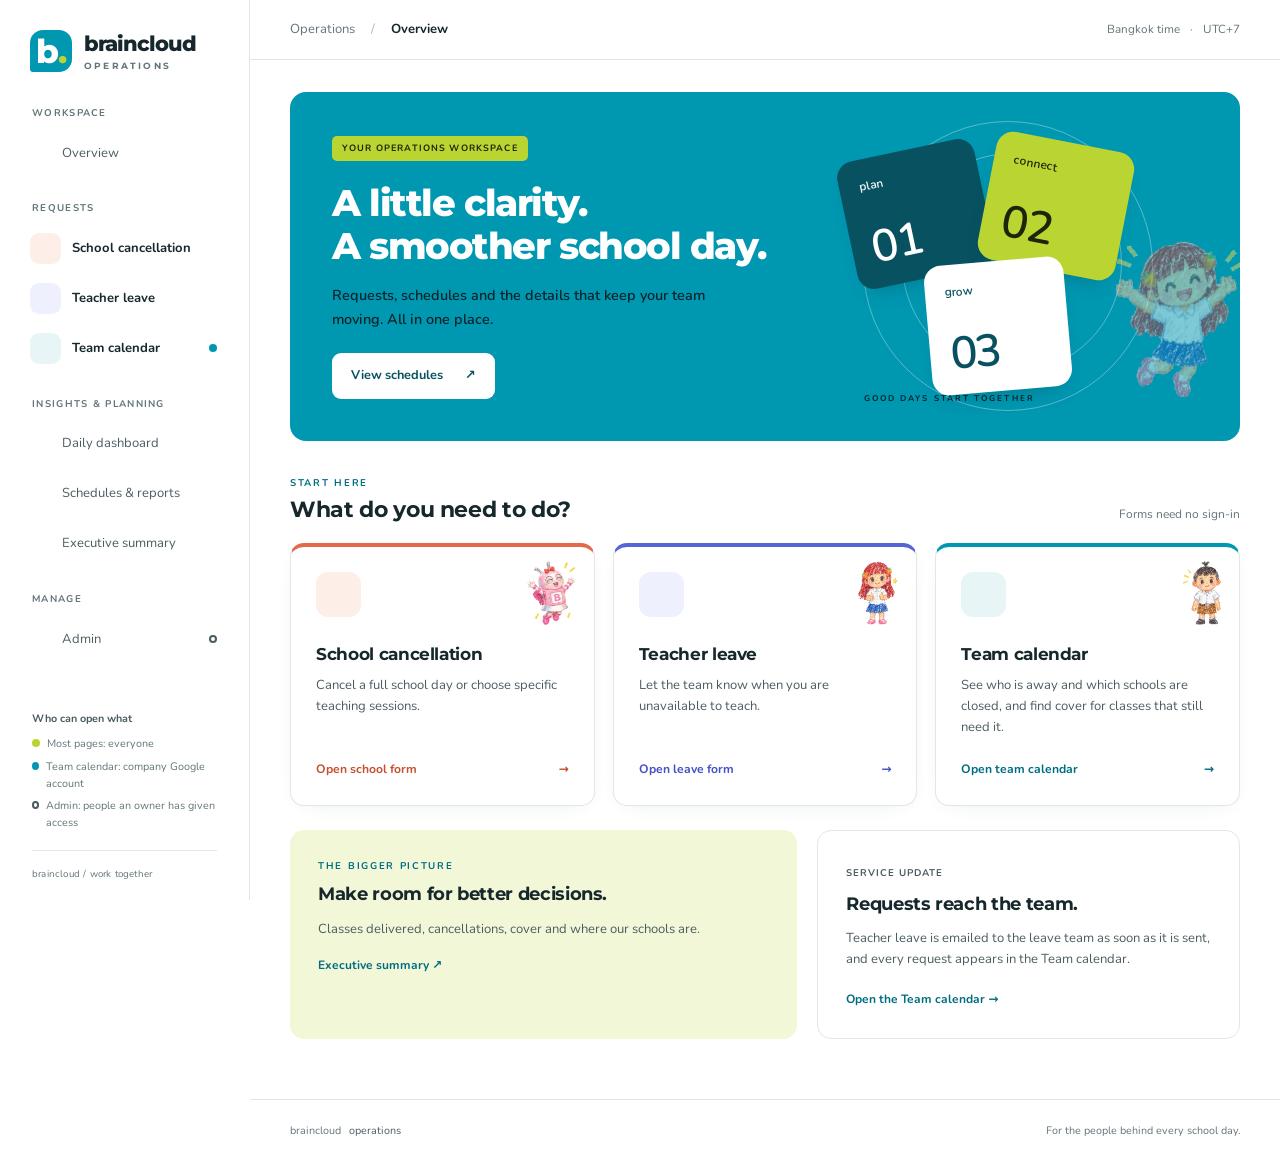
==== commit ddee5ee4: "Names without nicknames; inactive people off the leave form" ====
--- a/liff-dashboard.html
+++ b/liff-dashboard.html
@@ -12,13 +12,13 @@
       content="default-src 'self'; script-src 'self' https://static.line-scdn.net; style-src 'self'; connect-src 'self' https://*.supabase.co https://*.line.me https://*.line-scdn.net https://*.line-apps.com; img-src 'self' data: blob: https://profile.line-scdn.net; frame-src https://*.line.me; object-src 'none'; base-uri 'none'; form-action 'self'"
     />
     <title>Schedules & reports | Braincloud Operations</title>
-    <link rel="stylesheet" href="styles.css?v=10f38cf10e5f" />
+    <link rel="stylesheet" href="styles.css?v=a44156d7da03" />
     <script
       charset="utf-8"
       defer
       src="https://static.line-scdn.net/liff/edge/versions/2.31.1/sdk.js"
     ></script>
-    <script type="module" src="liff-entry.mjs?v=10f38cf10e5f"></script>
+    <script type="module" src="liff-entry.mjs?v=a44156d7da03"></script>
   </head>
   <body class="liff-page" data-entry="dashboard">
     <div class="liff-card">
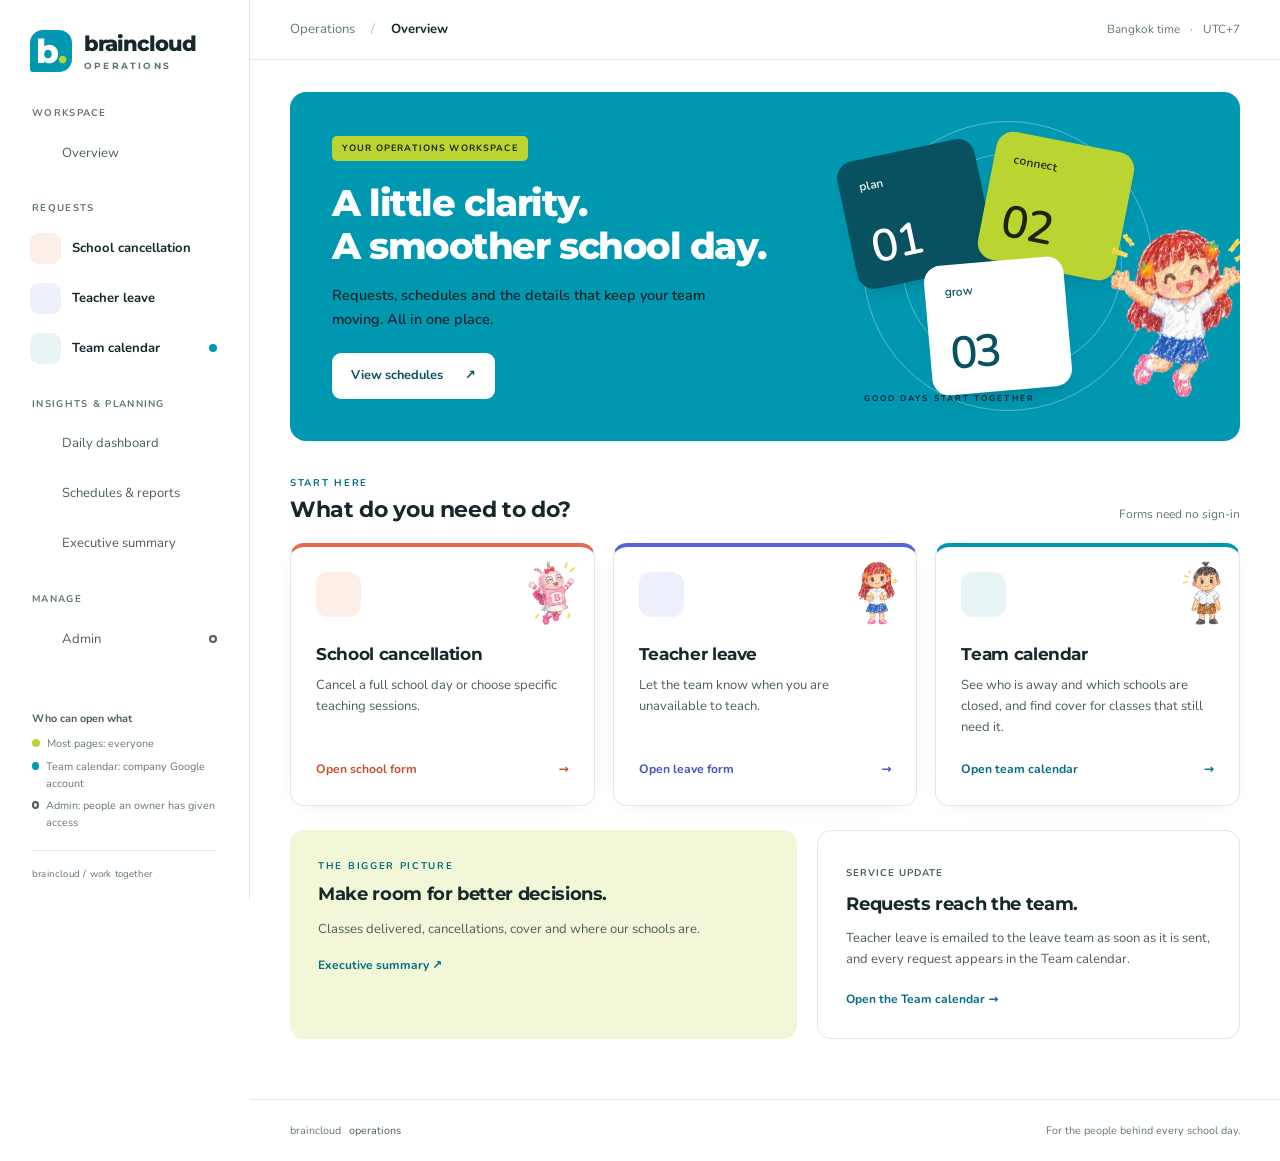
==== commit d5213455: "Leave form: inactive people can confirm it is them; close spellings; two roles" ====
--- a/liff-dashboard.html
+++ b/liff-dashboard.html
@@ -12,13 +12,13 @@
       content="default-src 'self'; script-src 'self' https://static.line-scdn.net; style-src 'self'; connect-src 'self' https://*.supabase.co https://*.line.me https://*.line-scdn.net https://*.line-apps.com; img-src 'self' data: blob: https://profile.line-scdn.net; frame-src https://*.line.me; object-src 'none'; base-uri 'none'; form-action 'self'"
     />
     <title>Schedules & reports | Braincloud Operations</title>
-    <link rel="stylesheet" href="styles.css?v=a44156d7da03" />
+    <link rel="stylesheet" href="styles.css?v=862e26ea41eb" />
     <script
       charset="utf-8"
       defer
       src="https://static.line-scdn.net/liff/edge/versions/2.31.1/sdk.js"
     ></script>
-    <script type="module" src="liff-entry.mjs?v=a44156d7da03"></script>
+    <script type="module" src="liff-entry.mjs?v=862e26ea41eb"></script>
   </head>
   <body class="liff-page" data-entry="dashboard">
     <div class="liff-card">
--- a/styles.css
+++ b/styles.css
@@ -5253,6 +5253,14 @@
   background: #fff4cc;
   color: #4a3a00;
 }
+/* "Is this you?": one close spelling per line. */
+.new-person-suggestion {
+  display: flex;
+  flex-wrap: wrap;
+  align-items: center;
+  gap: 8px;
+  margin-top: 8px;
+}
 .new-person-review {
   margin: 0 0 14px;
   padding: 12px 14px;
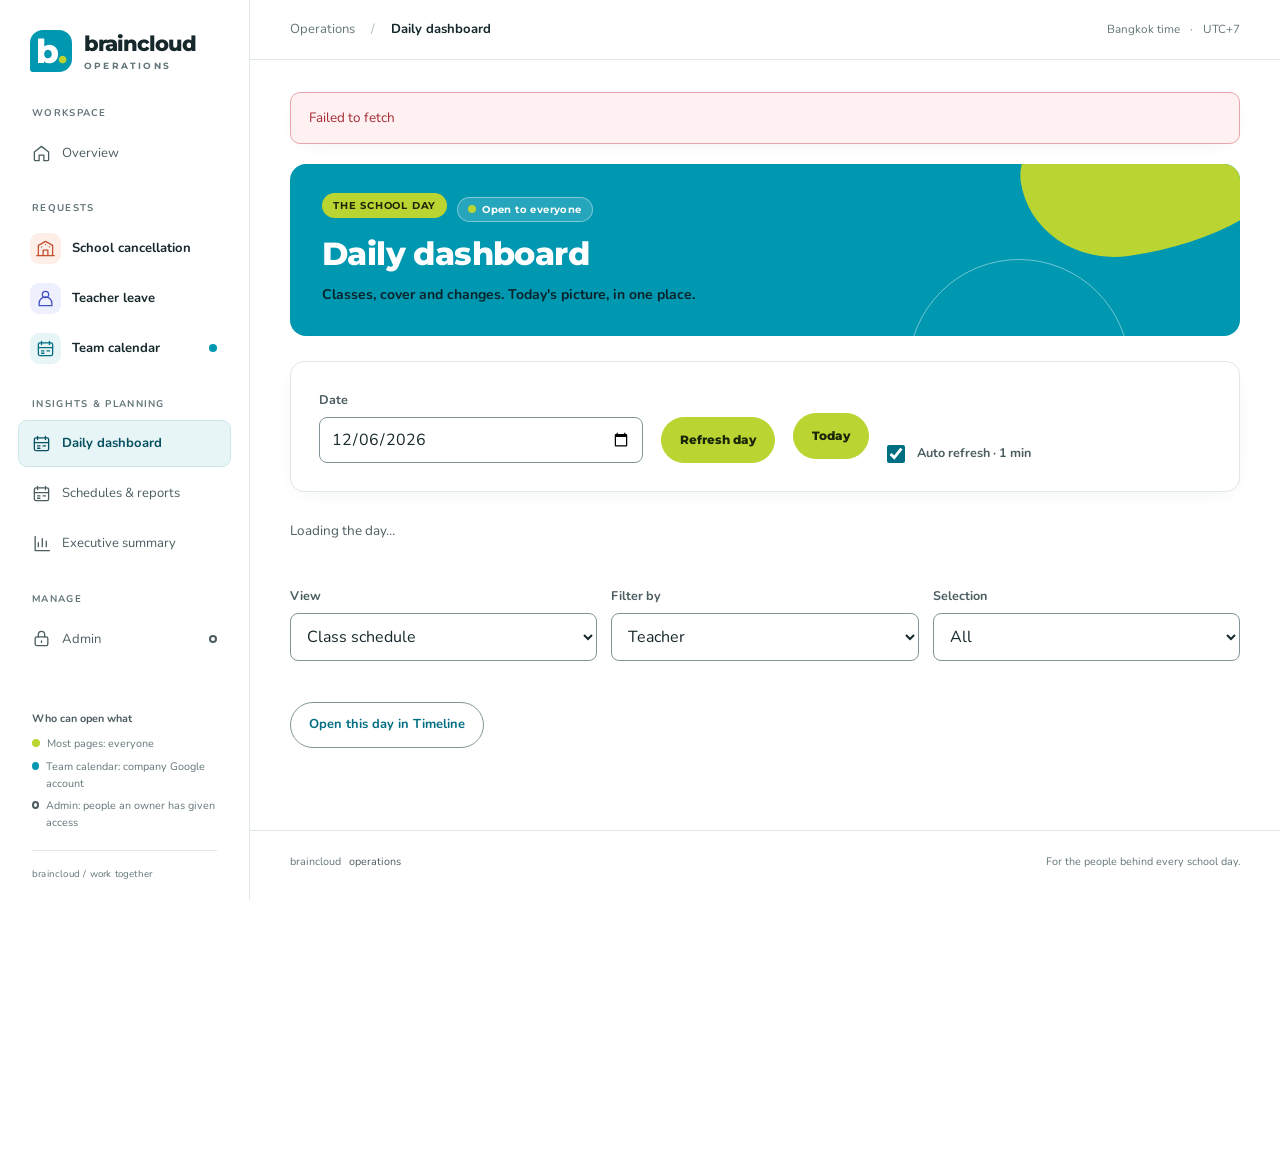
==== commit 5e04aa85: "Leave form: "This replaces #N" withdraws an earlier overlapping request Co-Authored-By: Claude Opus " ====
--- a/liff-dashboard.html
+++ b/liff-dashboard.html
@@ -12,13 +12,13 @@
       content="default-src 'self'; script-src 'self' https://static.line-scdn.net; style-src 'self'; connect-src 'self' https://*.supabase.co https://*.line.me https://*.line-scdn.net https://*.line-apps.com; img-src 'self' data: blob: https://profile.line-scdn.net; frame-src https://*.line.me; object-src 'none'; base-uri 'none'; form-action 'self'"
     />
     <title>Schedules & reports | Braincloud Operations</title>
-    <link rel="stylesheet" href="styles.css?v=862e26ea41eb" />
+    <link rel="stylesheet" href="styles.css?v=2395185c0984" />
     <script
       charset="utf-8"
       defer
       src="https://static.line-scdn.net/liff/edge/versions/2.31.1/sdk.js"
     ></script>
-    <script type="module" src="liff-entry.mjs?v=862e26ea41eb"></script>
+    <script type="module" src="liff-entry.mjs?v=2395185c0984"></script>
   </head>
   <body class="liff-page" data-entry="dashboard">
     <div class="liff-card">
--- a/styles.css
+++ b/styles.css
@@ -195,6 +195,12 @@
   color: #704600;
   border-left: 4px solid #d8a13b;
   border-radius: 8px;
+}
+/* "This replaces #N" under an earlier request in the overlap notice. */
+.conflict-notice .replace-line {
+  margin-top: 6px;
+  font-weight: 700;
+  cursor: pointer;
 }
 .history-card {
   margin: 14px 0;
@@ -2379,6 +2385,37 @@
 }
 .search-result-note:empty {
   display: none;
+}
+/* Optional "Log in with LINE" under "Submitted by" (LINE's green). */
+.line-signin {
+  display: flex;
+  flex-wrap: wrap;
+  align-items: center;
+  gap: 6px 12px;
+  margin: -6px 0 18px;
+}
+.line-signin-button {
+  display: inline-flex;
+  align-items: center;
+  min-height: 40px;
+  padding: 8px 18px;
+  border-radius: 999px;
+  background: #06c755;
+  color: #fff;
+  font-weight: 700;
+  text-decoration: none;
+}
+.line-signin-button:hover {
+  background: #05a648;
+}
+.line-signin small {
+  flex: 1 1 220px;
+  color: var(--muted);
+  font-size: 12px;
+}
+.line-identity .link-button {
+  margin-top: 4px;
+  font-size: 12px;
 }
 .line-identity {
   display: flex;
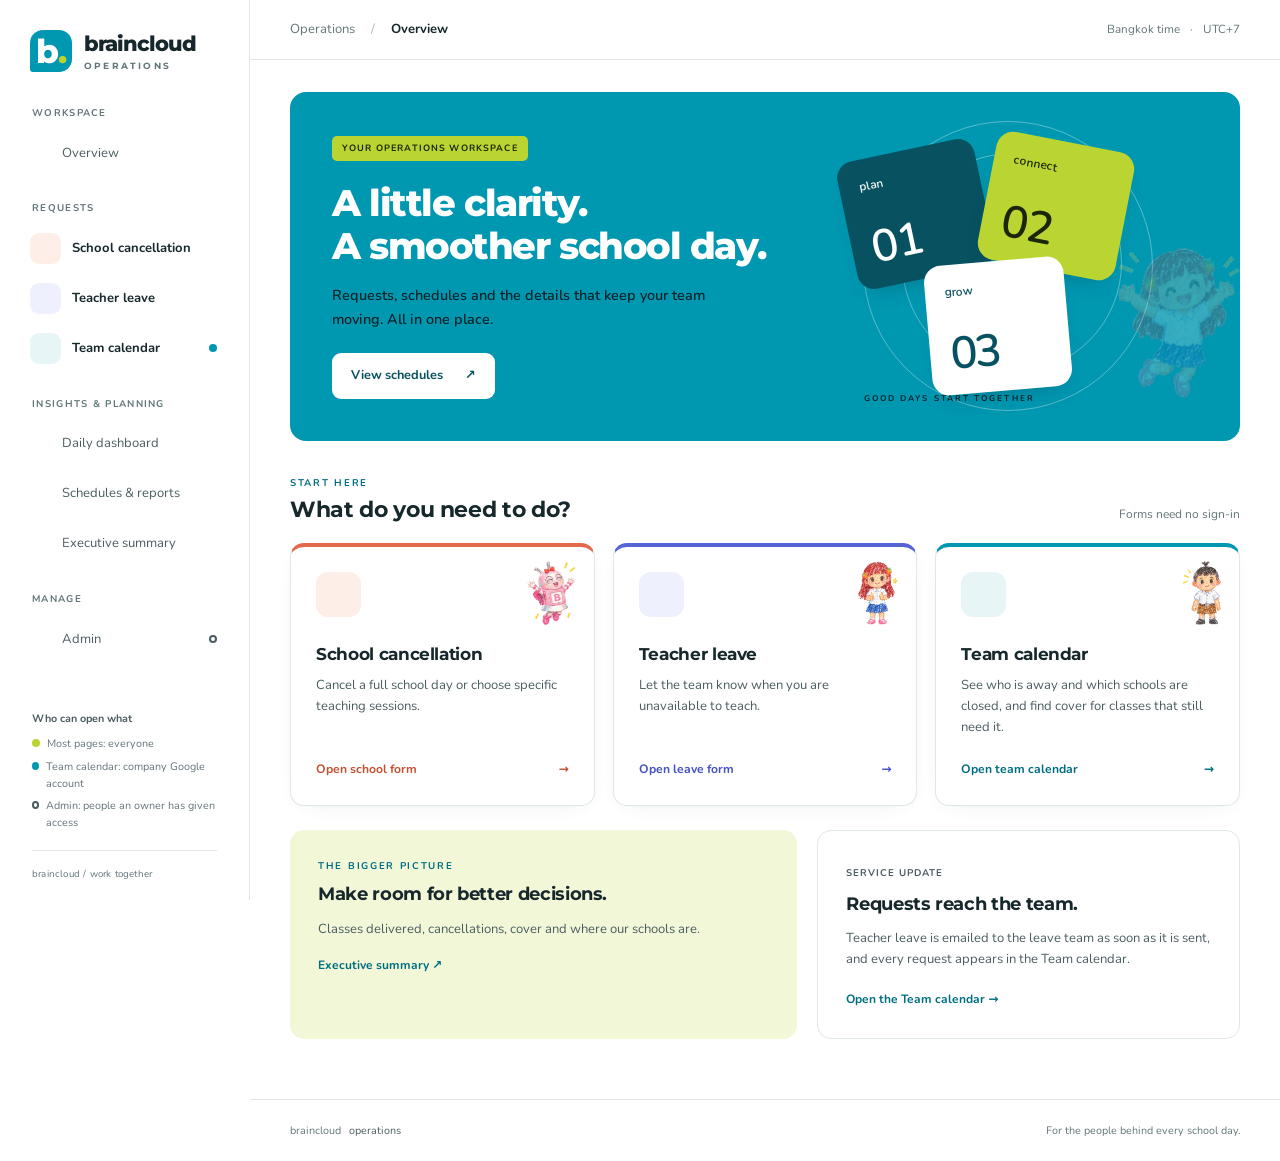
==== commit 492b2517: "Lighter refresh: data every 5 minutes, people and schools kept for an hour" ====
--- a/liff-dashboard.html
+++ b/liff-dashboard.html
@@ -12,13 +12,13 @@
       content="default-src 'self'; script-src 'self' https://static.line-scdn.net; style-src 'self'; connect-src 'self' https://*.supabase.co https://*.line.me https://*.line-scdn.net https://*.line-apps.com; img-src 'self' data: blob: https://profile.line-scdn.net; frame-src https://*.line.me; object-src 'none'; base-uri 'none'; form-action 'self'"
     />
     <title>Schedules & reports | Braincloud Operations</title>
-    <link rel="stylesheet" href="styles.css?v=2395185c0984" />
+    <link rel="stylesheet" href="styles.css?v=4d84e1e94708" />
     <script
       charset="utf-8"
       defer
       src="https://static.line-scdn.net/liff/edge/versions/2.31.1/sdk.js"
     ></script>
-    <script type="module" src="liff-entry.mjs?v=2395185c0984"></script>
+    <script type="module" src="liff-entry.mjs?v=4d84e1e94708"></script>
   </head>
   <body class="liff-page" data-entry="dashboard">
     <div class="liff-card">
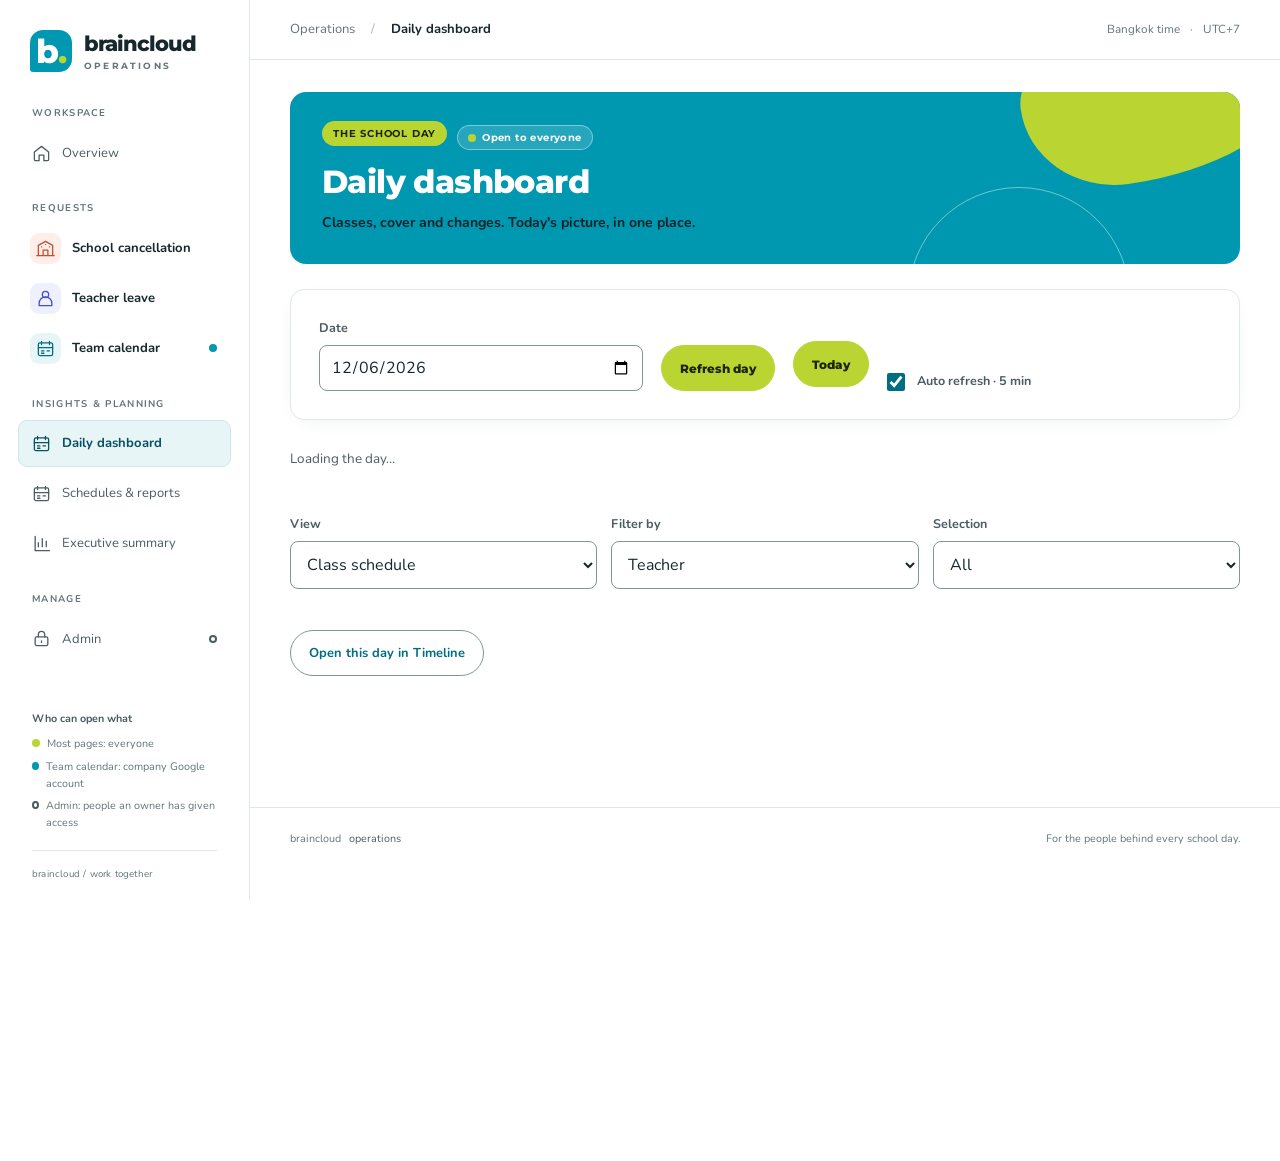
==== commit c888248e: "People & schools: Coordinators view (who coordinates which school, edit in place)" ====
--- a/liff-dashboard.html
+++ b/liff-dashboard.html
@@ -12,13 +12,13 @@
       content="default-src 'self'; script-src 'self' https://static.line-scdn.net; style-src 'self'; connect-src 'self' https://*.supabase.co https://*.line.me https://*.line-scdn.net https://*.line-apps.com; img-src 'self' data: blob: https://profile.line-scdn.net; frame-src https://*.line.me; object-src 'none'; base-uri 'none'; form-action 'self'"
     />
     <title>Schedules & reports | Braincloud Operations</title>
-    <link rel="stylesheet" href="styles.css?v=4d84e1e94708" />
+    <link rel="stylesheet" href="styles.css?v=6b3ed7888e3c" />
     <script
       charset="utf-8"
       defer
       src="https://static.line-scdn.net/liff/edge/versions/2.31.1/sdk.js"
     ></script>
-    <script type="module" src="liff-entry.mjs?v=4d84e1e94708"></script>
+    <script type="module" src="liff-entry.mjs?v=6b3ed7888e3c"></script>
   </head>
   <body class="liff-page" data-entry="dashboard">
     <div class="liff-card">
--- a/styles.css
+++ b/styles.css
@@ -5515,3 +5515,203 @@
   top: 0;
   z-index: 3;
 }
+
+/* Coordinators (People & schools): every active school and who coordinates it. */
+.coord-view {
+  display: grid;
+  gap: 12px;
+  margin-top: 12px;
+}
+.coord-intro {
+  margin: 0;
+  max-width: 70ch;
+}
+.coord-summary {
+  display: flex;
+  flex-wrap: wrap;
+  gap: 6px;
+}
+.coord-chip {
+  display: inline-flex;
+  align-items: center;
+  gap: 8px;
+  min-height: 34px;
+  padding: 4px 6px 4px 13px;
+  border: 1px solid var(--line);
+  border-radius: 999px;
+  background: var(--surface);
+  color: var(--ink);
+  font-size: 0.8rem;
+  font-weight: 600;
+}
+.coord-chip b {
+  min-width: 26px;
+  padding: 1px 8px;
+  border-radius: 999px;
+  background: var(--teal-tint);
+  color: var(--teal-dark);
+  text-align: center;
+}
+.coord-chip[data-empty="true"] {
+  border-style: dashed;
+  border-color: #d9a441;
+  background: #fff8e8;
+  color: #6b4b0a;
+}
+.coord-chip[data-empty="true"] b {
+  background: #ffefc6;
+  color: #573c06;
+}
+.coord-chip:hover:not(:disabled),
+.coord-chip[aria-pressed="true"] {
+  background: var(--lime-tint);
+  border-color: var(--lime);
+  color: var(--ink);
+}
+.coord-controls {
+  align-items: center;
+}
+.coord-by {
+  display: inline-flex;
+  align-items: center;
+  gap: 8px;
+  font-size: 0.8rem;
+}
+.coord-list {
+  display: grid;
+  gap: 14px;
+}
+.coord-group {
+  border: 1px solid var(--line);
+  border-radius: 14px;
+  background: var(--surface);
+  overflow: hidden;
+}
+.coord-group-head {
+  display: flex;
+  align-items: center;
+  gap: 10px;
+  padding: 10px 14px;
+  background: var(--teal-tint);
+  border-bottom: 1px solid var(--line);
+}
+.coord-group-head h3 {
+  margin: 0;
+  font-size: 0.95rem;
+  display: flex;
+  align-items: center;
+  gap: 6px;
+  flex-wrap: wrap;
+}
+.coord-n {
+  color: var(--muted);
+  font-size: 0.8rem;
+  font-weight: 400;
+}
+.coord-row {
+  display: grid;
+  grid-template-columns: auto minmax(0, 1fr) minmax(170px, 230px);
+  align-items: center;
+  gap: 4px 12px;
+  padding: 8px 14px;
+  border-top: 1px solid var(--line);
+}
+.coord-group-head + .coord-row {
+  border-top: 0;
+}
+.coord-row[data-state="changed"] {
+  background: var(--lime-tint);
+}
+.coord-row[data-state="error"] {
+  background: var(--error-tint);
+}
+.coord-group input[type="checkbox"] {
+  width: 18px;
+  height: 18px;
+  margin: 0;
+  accent-color: var(--teal);
+}
+.coord-school {
+  min-width: 0;
+  overflow-wrap: anywhere;
+}
+.coord-school .directory-sub {
+  display: block;
+}
+.coord-who {
+  display: grid;
+  gap: 2px;
+}
+.coord-input {
+  min-height: 38px;
+  margin: 0;
+  padding: 6px 12px;
+  border-radius: 10px;
+}
+.coord-row[data-state="changed"] .coord-input {
+  border-color: var(--lime-ink);
+  font-weight: 700;
+}
+.coord-row[data-state="error"] .coord-input {
+  border-color: var(--error);
+}
+.coord-hint {
+  min-height: 0;
+  font-size: 0.72rem;
+  color: var(--muted);
+}
+.coord-row[data-state="error"] .coord-hint,
+.coord-error {
+  color: var(--error);
+}
+.coord-bulk,
+.coord-save {
+  display: flex;
+  flex-wrap: wrap;
+  align-items: center;
+  gap: 8px 12px;
+  padding: 10px 14px;
+  border-radius: 14px;
+}
+.coord-bulk {
+  border: 1px solid #a7cdd3;
+  background: var(--teal-tint);
+}
+.coord-bulk .coord-input {
+  width: min(230px, 100%);
+}
+.coord-save {
+  position: sticky;
+  bottom: 12px;
+  z-index: 4;
+  border: 1px solid var(--lime);
+  background: var(--surface);
+  box-shadow: 0 10px 30px -14px #173b3f60;
+}
+.coord-save .coord-error {
+  font-size: 0.8rem;
+}
+.coord-from {
+  display: inline-flex;
+  align-items: center;
+  gap: 8px;
+  margin: 0 0 0 auto;
+  font-size: 0.8rem;
+}
+.coord-from input {
+  width: auto;
+  min-height: 38px;
+  margin: 0;
+  padding-block: 4px;
+}
+@media (max-width: 650px) {
+  .coord-row {
+    grid-template-columns: auto minmax(0, 1fr);
+  }
+  .coord-who {
+    grid-column: 2;
+  }
+  .coord-from {
+    margin-left: 0;
+  }
+}
